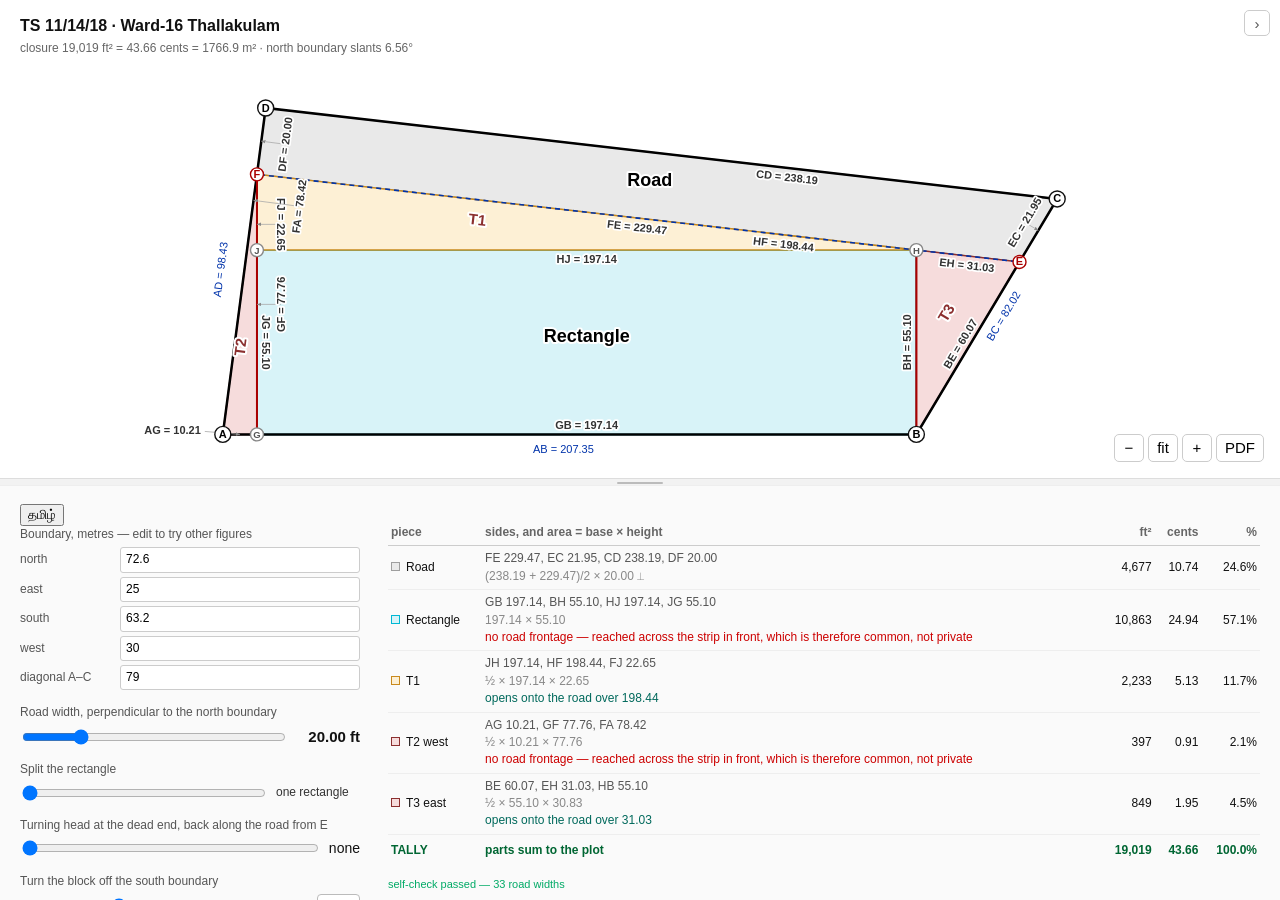
==== site/index.html @ 157c0205 "viewer: the 20 ft intercept was pinned to the squared construction The latent 20 ft edge crosses the" ====
<!doctype html>
<meta charset="utf-8">
<meta name="viewport" content="width=device-width, initial-scale=1"><title>TS 11/14/18 — massing</title>
<style>* { box-sizing: border-box; }
body { margin: 0; font: 14px/1.45 -apple-system, Helvetica, Arial, sans-serif;
       color: #111; background: #fff; display: flex; height: 100vh; }
#left { flex: 1 1 auto; display: flex; flex-direction: column; min-width: 0;
        position: relative; }
#right { flex: 0 0 380px; border-left: 1px solid #ddd; padding: 18px 20px;
         overflow: auto; background: #fafafa; }
header { padding: 14px 20px 6px; }
h1 { font-size: 16px; margin: 0; }
.meta { color: #666; font-size: 12px; margin-top: 3px; }
#plan { flex: 1 1 auto; width: 100%; min-height: 0; cursor: grab;
        touch-action: none; }
#plan.grabbing { cursor: grabbing; }

.piece { transition: fill-opacity .1s; }
.piece.hi { fill-opacity: .55; stroke-width: 3; }
text { font-family: -apple-system, Helvetica, Arial, sans-serif; text-anchor: middle; }
.badge { fill: #fff; stroke-width: 1.4; }
.b-corner { stroke: #111; } .b-node { stroke: #a00; } .b-inner { stroke: #888; }
.corner { font-size: 11px; font-weight: 700; }
.node { font-size: 11px; font-weight: 700; fill: #a00; }
.inner { font-size: 9.5px; font-weight: 600; fill: #555; }
.w20txt { font-size: 9.5px; font-weight: 700; fill: #0033aa; }
.lab { font-size: 18px; font-weight: 700;
       paint-order: stroke; stroke: #fff; stroke-width: 4px; stroke-linejoin: round; }
.lab.tagonly { font-size: 15px; fill: #8b2f2f; }
.sub { font-size: 12px; fill: #444;
       paint-order: stroke; stroke: #fff; stroke-width: 3px; stroke-linejoin: round; }

.side { font-size: 11px; fill: #333; font-weight: 600;
        paint-order: stroke; stroke: #fff; stroke-width: 3.5px;
        stroke-linejoin: round; }
.dim { font-size: 11px; fill: #0033aa;
       paint-order: stroke; stroke: #fff; stroke-width: 3px; stroke-linejoin: round; }
.hi.lab, .hi.sub { fill: #000; }

label { display: block; font-size: 12px; color: #555; margin: 14px 0 4px; }
input[type=range] { width: 100%; }
#roadv { font-weight: 700; font-size: 15px; color: #111; white-space: nowrap;
         min-width: 64px; text-align: right; }
.row { display: flex; align-items: center; gap: 8px; }

table { width: 100%; border-collapse: collapse; margin-top: 16px; font-size: 12px; }
th { text-align: left; color: #666; font-weight: 600; border-bottom: 1px solid #ccc;
     padding: 4px 3px; }
td { padding: 4px 3px; border-bottom: 1px solid #eee; }
td.n, th.n { text-align: right; font-variant-numeric: tabular-nums; }
.why { color: #555; }
.why i { color: #888; font-style: normal; }
tr.hi td { background: #eef9fc; }
tfoot td { border-top: 1px solid #999; border-bottom: none; font-weight: 700; padding-top: 7px; }
.ok { color: #0a6; } .bad { color: #c00; }
tfoot tr.ok td { color: #063; } tfoot tr.bad td { color: #c00; }
.sw { display: inline-block; width: 9px; height: 9px; margin-right: 6px;
      border: 1px solid; vertical-align: baseline; }
#check { font-size: 11px; margin-top: 14px; }
footer { font-size: 11px; color: #777; margin-top: 16px; border-top: 1px solid #ddd;
         padding-top: 10px; }

.grid { display: grid; grid-template-columns: 92px 1fr; gap: 4px 8px; align-items: center; }
.grid span { font-size: 12px; color: #555; }
.grid input { width: 100%; padding: 3px 5px; font: inherit; font-size: 12px;
              border: 1px solid #ccc; border-radius: 3px; }
#lotsv { font-size: 12px; color: #333; white-space: nowrap; min-width: 84px; }
#turnv { font-size: 12px; color: #333; white-space: nowrap; min-width: 84px;
         text-align: right; }
#bestturn { padding: 2px 9px; font: inherit; font-size: 12px; cursor: pointer;
            border: 1px solid #bbb; border-radius: 4px; background: #fff; }
#bestturn:hover { background: #eee; }
.note { font-size: 12px; line-height: 1.5; color: #444; background: #f6f6f2;
        border-left: 3px solid #c8b88a; padding: 7px 9px; margin: 14px 0 0; }

#explain { width: 100%; margin-top: 16px; padding: 7px; font: inherit; font-size: 13px;
           border: 1px solid #bbb; border-radius: 4px; background: #fff; cursor: pointer; }
#explain:hover { background: #f0f0f0; }
#stepper { display: none; margin-top: 10px; }
body.explaining #stepper { display: block; }
#stepper button { width: 30px; padding: 3px; font-size: 15px; cursor: pointer;
                  border: 1px solid #bbb; border-radius: 4px; background: #fff; }
#stepno { font-size: 12px; color: #666; white-space: nowrap; }
#sched h2 { font-size: 15px; margin: 18px 0 6px; }
#sched p { font-size: 13px; line-height: 1.5; color: #333; margin: 0 0 8px; }
.hilite { stroke: #d32f2f; stroke-width: 3; }
body.explaining .grid, body.explaining label[for=road], body.explaining label[for=lots],
body.explaining label[for=turn] { opacity: .45; }
/* four-sided lots fill the land whatever the turn, so the turn knob does nothing */
body.fanning label[for=turn], body.fanning label[for=turn] + .row { opacity: .4; }
body.fanning #turn, body.fanning #bestturn { pointer-events: none; }
/* equalising the buildable rectangle only means anything for four-sided lots */
.sub-opt { margin-left: 18px; opacity: .4; }
body.fanning .sub-opt { opacity: 1; }
body:not(.fanning) .sub-opt input { pointer-events: none; }
.bld { color: #7b1fa2; font-weight: 600; }
.bey { color: #616161; font-weight: 600; }
.ent { color: #00695c; }
/* the turning ray carried on to the north boundary, and the wedge past it */
.ray { stroke: #616161; stroke-width: 1.4; stroke-dasharray: 4 3; fill: none; }
.wedge { fill: none; stroke: #616161; stroke-width: 1.2; stroke-dasharray: 2 3; }
/* the panel sits under the drawing, its two halves side by side */
body { flex-direction: column; }
#left { flex: 1 1 auto; min-height: 0; }
#right { width: 100%; box-sizing: border-box; border-left: none;
         border-top: none; display: flex; flex-wrap: wrap;
         align-items: flex-start; gap: 0 28px; height: 46vh; flex: none; }
/* drag the seam to trade drawing height against panel height */
#grip { flex: none; height: 8px; cursor: row-resize; background: #f2f2f2;
        border-top: 1px solid #ddd; border-bottom: 1px solid #eee;
        touch-action: none; }
#grip::after { content: ""; display: block; width: 46px; height: 2px;
               margin: 3px auto; background: #bbb; border-radius: 2px; }
#grip:hover, #grip.drag { background: #e2e2e2; }
body.no-panel #grip { display: none; }
#ctrls { flex: 0 1 340px; min-width: 280px; }
#out { flex: 1 1 420px; min-width: 300px; }
#ctrls label:first-of-type { margin-top: 0; }
body.no-panel #right { display: none; }
.ent.bad { color: #c00; }
/* the rectangle a house can actually be set out on, inside its lot */
.build { fill: none; stroke: #7b1fa2; stroke-width: 1.4; stroke-dasharray: 6 4; }
body.explaining #check { display: none; }\n#lang { float: right; margin-top: -2px; padding: 2px 9px; font: inherit;
        font-size: 12px; border: 1px solid #bbb; border-radius: 4px;
        background: #fff; cursor: pointer; }
#lang:hover { background: #eee; }
.work { margin: 4px 0 10px; font-size: 12px; color: #444; }
.work b { display: block; margin-bottom: 4px; color: #666; font-weight: 600; }
.work ul { margin: 0; padding-left: 16px; }
.work li { font-family: ui-monospace, Menlo, monospace; font-size: 11px;
           line-height: 1.7; }
.arc { fill: none; stroke: #7b1fa2; stroke-width: 1.6; }
.angle { font-size: 11px; font-weight: 700; fill: #7b1fa2;
         paint-order: stroke; stroke: #fff; stroke-width: 3px; stroke-linejoin: round; }
.leader { stroke: #aaa; stroke-width: 0.8; fill: none; }
.leader.hi { stroke: #c62828; stroke-width: 1.6; }
/* a wide invisible line over each segment, so hovering the segment lights up
   its length wherever the label ended up */
.hit { stroke: transparent; stroke-width: 12; fill: none; }
.side.hi { fill: #c62828; }
.a-end { text-anchor: end; }
.a-start { text-anchor: start; }
.w20 { stroke: #0033aa; stroke-width: 1.6; stroke-dasharray: 5 4; fill: none; }
.b-w20 { stroke: #0033aa; }
.w20 + .w20 { }
#zoom { position: absolute; right: 16px; bottom: 16px; display: flex; gap: 4px; }
#zoom button { min-width: 30px; height: 28px; padding: 0 8px; font: inherit;
               font-size: 15px; border: 1px solid #ccc; border-radius: 5px;
               background: rgba(255,255,255,.92); cursor: pointer; }
#zoom button:hover { background: #eee; }

/* A rotated phone is about 740x400: stack the panel under the drawing and let
   the page scroll, rather than squeezing both into one row. */
@media (max-width: 900px) {
  body { flex-direction: column; height: auto; min-height: 100vh; }
  /* the drawing needs a real height, not a flex share: the fit is computed
     against the SVG's box, and a collapsed box draws off the bottom */
  #left { min-height: auto; }
  #plan { height: 62vh; min-height: 240px; flex: none; }
  #right { flex: 1 1 auto; width: 100%; border-left: none; height: auto;
           border-top: none; overflow: visible; }
  #grip { display: none; }
  #zoom { bottom: 10px; right: 10px; }
  #zoom button { min-width: 40px; height: 38px; font-size: 18px; }
  table { font-size: 11.5px; }
  .grid { grid-template-columns: 88px 1fr; }
}
@media (max-height: 520px) {
  header { padding: 8px 14px 2px; }
  h1 { font-size: 14px; }
  .meta { font-size: 11px; }
  #right { padding: 10px 14px; }
  label { margin: 8px 0 3px; }
}

#tip { position: fixed; z-index: 20; pointer-events: none; max-width: 260px;
       padding: 7px 10px; border-radius: 6px; background: rgba(20,22,24,.94);
       color: #fff; font-size: 12px; line-height: 1.45;
       box-shadow: 0 2px 10px rgba(0,0,0,.25); }
#tip b { display: block; font-size: 13px; }
#tip i { display: block; font-style: normal; color: #9fd7e4;
         font-family: ui-monospace, Menlo, monospace; font-size: 11px; margin: 2px 0 3px; }
#tip span { display: block; color: #d6d9dc; }

#panel { position: absolute; top: 10px; right: 10px; z-index: 15;
         width: 26px; height: 26px; padding: 0; font: inherit; font-size: 15px;
         line-height: 1; border: 1px solid #ccc; border-radius: 5px;
         background: rgba(255,255,255,.92); color: #555; cursor: pointer; }
#panel:hover { background: #eee; color: #111; }
body.no-panel #right { display: none; }
@media (max-width: 900px) {
  #panel { width: 34px; height: 34px; font-size: 17px; }
  body.no-panel #plan { height: 88vh; }
}


/* ---------------------------------------------------------------- printing */
/* Held while the page is being prepared for paper: the drawing takes the
   proportions of a landscape sheet so its viewBox is computed for that, not
   for whatever shape the window happens to be. */
body.printing #plan { flex: none; }
.sbar { stroke: #333; stroke-width: 1; }
/* text-anchor must be set here, not as an attribute: the `text` rule above
   sets middle and would win, hanging the caption off the left of the sheet */
.sbartxt { font-size: 11px; fill: #333; font-weight: 600; text-anchor: start; }
#legend { display: none; }
body.printing #legend { display: block; }
#legend h3 { font-size: 10px; margin: 8px 0 3px; color: #555; font-weight: 600; }
#legend ul { columns: 7; column-gap: 10px; margin: 0; padding: 0; list-style: none; }
#legend li { font-size: 8.5px; line-height: 1.55; break-inside: avoid;
             font-variant-numeric: tabular-nums; }
body.printing #grip, body.printing #zoom { visibility: hidden; }

@media print {
  @page { size: A4 landscape; margin: 8mm; }
  /* the schedule gets a sheet of its own, in two columns */
  #out { break-before: page; }
  #sched .two { display: flex; gap: 14px; align-items: flex-start; }
  #sched .two table { width: 50%; }
  #sched table.tally { margin-top: 6px; }
  .host-badge, [id*="netlify"], [class*="netlify"] { display: none !important; }
  body { display: block; height: auto; overflow: visible; }
  #grip, #zoom, #panel, #lang, #ctrls, #check, #stepper { display: none !important; }
  #left { height: auto; padding: 0; }
  /* the viewBox holds the aspect, so width alone is enough */
  /* the mm size set on the element is the whole point, so leave it alone */
  #plan { flex: none; }
  #right { height: auto !important; display: block; border: none; padding: 0;
           overflow: visible; }
  #out { width: 100%; }
  header h1 { font-size: 15px; }
  header .meta { font-size: 10px; }
  table { font-size: 9.5px; margin-top: 10px; }
  .note { font-size: 9.5px; padding: 5px 7px; margin-top: 8px; }
  tr, .note, footer { break-inside: avoid; }
  footer { font-size: 8.5px; }
}
</style>
<div id="left">
  <header>
    <h1>TS 11/14/18 · Ward-16 Thallakulam</h1>
    <div class="meta"><span id="l-closure"></span> <span id="area"></span> ·
      <span id="l-slant"></span> <span id="slant"></span>°</div>
  </header>
  <button id="panel" title="hide the panel"></button>
  <svg id="plan"></svg>
  <div id="legend"></div>
  <div id="tip" hidden></div>
  <div id="zoom"><button id="zout">−</button><button id="zfit"></button
    ><button id="zin">+</button><button id="pdf">PDF</button></div>
</div>
<div id="grip" title="drag to resize"></div>
<div id="right">
  <div id="ctrls">
  <button id="lang"></button>
  <label id="l-bnd"></label>
  <div class="grid">
    <span id="l-north"></span><input id="north" type="number" step="0.01">
    <span id="l-east"></span><input id="east" type="number" step="0.01">
    <span id="l-south"></span><input id="south" type="number" step="0.01">
    <span id="l-west"></span><input id="west" type="number" step="0.01">
    <span id="l-diagonal"></span><input id="diagonal" type="number" step="0.01">
  </div>
  <label for="road" id="l-road"></label>
  <div class="row"><input id="road" type="range" min="6" max="73.7"
      step="0.5" value="20"><span id="roadv"></span></div>
  <label for="lots" id="l-lots"></label>
  <div class="row"><input id="lots" type="range" min="1" max="8" step="1" value="1">
    <span id="lotsv"></span></div>
  <label for="head" id="l-head"></label>
  <div class="row"><input id="head" type="range" min="0" max="24.74"
      step="0.25" value="0"><span id="headv"></span></div>
  <label for="turn" id="l-turn"></label>
  <div class="row"><input id="turn" type="range" min="-45" max="45" step="0.05" value="0">
    <span id="turnv"></span><button id="bestturn"></button></div>
  <label class="row"><input id="fan" type="checkbox"> <span id="l-fan"></span></label>
  <label class="row sub-opt"><input id="eqbuild" type="checkbox">
    <span id="l-eqbuild"></span></label>
  <label class="row"><input id="metric" type="checkbox"> <span id="l-metric"></span></label>
  <button id="explain">Explain this construction</button>
  <div id="stepper">
    <div class="row"><button id="prev">‹</button>
      <input id="steps" type="range" min="0" max="8" step="1" value="0">
      <button id="next">›</button><span id="stepno"></span></div>
  </div>
  </div>
  <div id="out">
    <div id="sched"></div>
    <div id="check"></div>
    <footer id="l-foot" data-reg="1875"></footer>
  </div>
</div>
<script>// TS 11/14/18 massing viewer. Three parts, in dependency order:
//   Geom    the construction, pure functions, no DOM
//   Render  geometry -> SVG
//   UI      controls and wiring
// The plot corners and the test vectors are substituted in by tslr/html.py.

const SITE = {"sides": {"north": 72.6, "east": 25.0, "south": 63.2, "west": 30.0, "diagonal": 79.0}, "vectors": {"10.0": [2360.096, 12762.208, 2203.659, 504.548, 1188.068], "12.0": [2826.885, 12384.395, 2209.522, 481.979, 1115.797], "14.0": [3291.93, 12005.534, 2215.394, 459.927, 1045.794], "16.0": [3755.232, 11625.625, 2221.273, 438.391, 978.058], "18.0": [4216.791, 11244.667, 2227.16, 417.371, 912.59], "20.0": [4676.605, 10862.662, 2233.054, 396.868, 849.39], "22.0": [5134.677, 10479.607, 2238.957, 376.881, 788.457], "24.0": [5591.005, 10095.505, 2244.867, 357.41, 729.793], "26.0": [6045.589, 9710.354, 2250.785, 338.456, 673.395], "28.0": [6498.43, 9324.154, 2256.711, 320.018, 619.266], "30.0": [6949.527, 8936.907, 2262.644, 302.097, 567.404], "32.0": [7398.881, 8548.611, 2268.585, 284.692, 517.809], "34.0": [7846.492, 8159.267, 2274.535, 267.803, 470.483], "36.0": [8292.359, 7768.874, 2280.492, 251.431, 425.424], "38.0": [8736.482, 7377.433, 2286.456, 235.575, 382.632], "40.0": [9178.862, 6984.944, 2292.429, 220.235, 342.109], "42.0": [9619.499, 6591.406, 2298.409, 205.412, 303.852], "44.0": [10058.392, 6196.82, 2304.397, 191.105, 267.864], "46.0": [10495.542, 5801.186, 2310.393, 177.315, 234.143], "48.0": [10930.948, 5404.504, 2316.397, 164.04, 202.69], "50.0": [11364.61, 5006.773, 2322.408, 151.283, 173.505], "52.0": [11796.53, 4607.993, 2328.428, 139.041, 146.587], "54.0": [12226.705, 4208.166, 2334.455, 127.317, 121.937], "56.0": [12655.137, 3807.29, 2340.49, 116.108, 99.554], "58.0": [13081.826, 3405.366, 2346.532, 105.416, 79.439], "60.0": [13506.771, 3002.393, 2352.583, 95.24, 61.592], "62.0": [13929.973, 2598.372, 2358.641, 85.581, 46.012], "64.0": [14351.431, 2193.303, 2364.707, 76.437, 32.7], "66.0": [14771.146, 1787.185, 2370.781, 67.811, 21.656], "68.0": [15189.117, 1380.019, 2376.862, 59.7, 12.88], "70.0": [15605.345, 971.805, 2382.952, 52.107, 6.371], "72.0": [16019.829, 562.542, 2389.049, 45.029, 2.129], "74.0": [16432.57, 152.232, 2395.154, 38.468, 0.156]}, "diagTaped": false, "band": [77.8, 80.17], "range": [42.6, 88.2]};


// ---------------------------------------------------------------- I18N
// Every string the reader sees, in both languages. Tamil is the working
// language on site in Madurai; English is what the FMB extract is written in.
const I18N = {
  en: {
    lang: "தமிழ்", boundary: "Boundary, metres — edit to try other figures",
    north: "north", east: "east", south: "south", west: "west",
    diagonal: "diagonal A–C",
    roadLabel: "Road width, perpendicular to the north boundary",
    splitLabel: "Split the rectangle", oneRect: "one rectangle",
    lots: n => `${n} equal lots`, metres: "metres",
    turnLabel: "Turn the block off the south boundary",
    squareOn: "square to AB", bestBtn: "best",
    offcut: n => `Offcut ${n}`,
    turnNote: (a, d) => `Largest rectangle at ${a}° inside the land the road ` +
      `leaves. ${d}` ,
    turnGain: (g, c) => `${g > 0 ? "+" : ""}${g.toLocaleString()} ft² ` +
      `(${g > 0 ? "+" : ""}${c} cents) against squaring it to the south boundary.`,
    turnExplain: "Step-by-step covers the squared construction — set the turn " +
                 "back to 0° to walk through it.",
    fanLabel: "Four-sided lots — no waste at all",
    eqLabel: "Give every lot the same buildable rectangle",
    entrance: "opens onto the road over",
    beyondRay: "of which, past the ray, serving only the dead end:",
    headLabel: "Turning head at the dead end, back along the road from E",
    headOff: "none", TurningHead: "Turning head",
    headNote: (l, d, a, c) => `A car turning at the dead end needs ${l} ft back ` +
      `along the road from E, then ${d} ft square down to the east boundary. ` +
      `That right triangle is ${a} ft² (${c} cents) of common ground, taken ` +
      `off the last lot before the others are cut.`,
    wedgeNote: (yc, ly, a, c) => `Carried on across the road the same ray meets ` +
      `the north boundary at Y, so YC = ${yc} ft and LY = ${ly} ft. Everything ` +
      `east of the ray is the right triangle LYC: ${a} ft² (${c} cents), the ` +
      `dead end of the layout.`,
    noFront: "no road frontage — reached across the strip in front, which is " +
             "therefore common, not private",
    buildable: "buildable",
    eqNote: (a, c) => `Cuts set so the largest rectangle inside every lot is the ` +
      `same: ${a} ft² (${c} cents) each. The corner lot gets more land to make ` +
      `up for the wedge it cannot build on.`,
    fanNote: (a, c, w) => `Cut straight across the land the road leaves, square ` +
      `to the road. Nothing is left over. Each lot ${a} ft² (${c} cents), ` +
      `${w} ft² more per lot than rectangles squared to the south boundary.`,
    fanCorner: d => `The corner lot's sharpest angle is ${d}°.`,
    explainBtn: "Explain this construction", backBtn: "← back to the plan",
    closure: "closure", slants: "north boundary slants",
    footer: "Road runs the full north boundary D→C; its inner edge meets the west " +
            "boundary at F and the east at E. The rectangle stands square to the " +
            "south boundary and rises until it meets that edge.",
    registered: "Registered extent", cannot: "Cannot draw these figures",
    noRoom: "no room for that road",
    thPiece: "piece", thSides: "sides, and area = base × height",
    thCents: "cents", tally: "TALLY", partsSum: "parts sum to the plot",
    partsDont: "PARTS DO NOT SUM",
    Road: "Road", Rectangle: "Rectangle", lot: n => `Lot ${n}`,
    "T1 under the road": "T1", "T2 west corner": "T2 west",
    "T3 east corner": "T3 east",
    checkPass: n => `self-check passed — ${n} road widths`,
    checkFail: w => "self-check FAILED: " + w,
    checkEdited: "sides edited — self-check applies to the recorded plot only",
    working: "How each number is got, from the four recorded sides:",
    ofPlot: "of the plot",
    fit: "fit", pdfBtn: "PDF",
    scaleBar: (m2, s) => `100 mm on this sheet = ${m2} m on the ground  (1:${s})`,
    legendHead: s => `Measurements, feet — drawing at 1:${s}`,
    diagTaped: "Ours was taped on site.",
    diagGuessed: "Ours is <b>not yet taped</b> — it comes from four corners read " +
                 "off satellite imagery, good to about ±1.2 m, which is ±17 m² of " +
                 "area. A tape on AC would settle it.",
    noTriangle: (a, b, c) => `no triangle with sides ${a}, ${b}, ${c}`,
    badSide: (i, got, want) => `closure side ${i} came out ${got} m, not ${want}`,
    steps: [
      { t: v => "Close the boundary",
        b: v => `Four sides do not fix a quadrilateral — they hinge, and the FMB
          records only four. <b>AC is not derived from them: it is a fifth,
          independent measurement.</b> ${v.diagSrc} Given it, the plot is two
          triangles glued along AC, each solved from three known sides, and
          everything below is measured off the four corners that fall out.` },
      { t: v => "The north boundary is not parallel to the south",
        b: v => `DC runs <b>${v.slant}°</b> off AB. That single fact is why a
          rectangle cannot fill this plot, and it is where every offcut below
          comes from.` },
      { t: v => `Set the road back ${v.road}`,
        b: v => `Offset DC inward by ${v.road}, measured perpendicular. The offset
          line meets the west boundary at <b>F</b> and the east at <b>E</b>, giving
          <b>DF = ${v.df}</b> and <b>EC = ${v.ec}</b>. DF is close to the road width
          because the corner at D is ${v.dAngle}° — nearly square; EC is longer
          because C is sharp.` },
      { t: v => "Square the rectangle to the south boundary",
        b: v => `Drop a perpendicular from F to AB, meeting it at <b>G</b>, so
          <b>AG = ${v.ag}</b>. West of G the plot leans away and no rectangle can
          reach it. The rectangle runs <b>GB = ${v.gb}</b>.` },
      { t: v => "Raise it until it meets the road",
        b: v => `Square to the south boundary the plot is <b>${v.hE}</b> deep at B
          and <b>${v.hW}</b> at F, so the east end binds. The road takes
          <b>${v.drop}</b> of that, not ${v.road}: ${v.road} is measured square to
          DC, and DC is tilted ${v.slant}° to the line we are measuring down from,
          so ${v.road} ÷ cos ${v.slant}° = ${v.drop}. That leaves
          <b>${v.hE} − ${v.drop} = ${v.bh}</b> — the depth, all the way along.` },
      { t: v => "T1 — the price of the slant",
        b: v => `Base <b>JH = ${v.jh}</b>, the rectangle's flat top. The height
          <b>JF = ${v.jf}</b> is simply how far the road's underside falls across
          that width: it is ${v.jf} higher above the south boundary at the west end
          than at the east, which is what the ${v.slant}° tilt costs over ${v.jh}.
          JF is square to JH, so <b>½ × ${v.jh} × ${v.jf} = ${v.t1a} ft²</b>.` },
      { t: v => "T2 — the west corner",
        b: v => `Base <b>AG = ${v.ag}</b> — how far the west boundary leans in
          over F's height. Height <b>GF = ${v.gf}</b>, the perpendicular that put G
          there; G, J and F sit on one line, so it is just the rectangle plus T1:
          ${v.bh} + ${v.jf}. <b>½ × ${v.ag} × ${v.gf} = ${v.t2a} ft²</b>.` },
      { t: v => "T3 — the east corner",
        b: v => `Base <b>BH = ${v.bh}</b>, the rectangle's east edge. The height
          <b>${v.t3h}</b> is how far E lies east of that edge, measured square to
          it — the width the plot gains between B and the road, which no rectangle
          squared to the south can reach. <b>½ × ${v.bh} × ${v.t3h} =
          ${v.t3a} ft²</b>.` },
      { t: v => "Add it back up",
        b: v => `Every piece is a rectangle, a trapezoid or a triangle, so every
          area is one multiplication. They sum to <b>${v.total} ft²</b> — the whole
          plot. If they did not, one of the steps above would be wrong.` },
    ],
  },
  ta: {
    lang: "English", boundary: "எல்லை அளவுகள், மீட்டரில் — மாற்றி பார்க்கலாம்",
    north: "வடக்கு", east: "கிழக்கு", south: "தெற்கு", west: "மேற்கு",
    diagonal: "மூலைவிட்டம் A–C",
    roadLabel: "சாலை அகலம், வடக்கு எல்லைக்கு செங்குத்தாக",
    splitLabel: "செவ்வகத்தைப் பிரி", oneRect: "ஒரே செவ்வகம்",
    lots: n => `${n} சம மனைகள்`, metres: "மீட்டர்",
    turnLabel: "தெற்கு எல்லையிலிருந்து தொகுதியைத் திருப்பு",
    squareOn: "AB க்கு நேராக", bestBtn: "சிறந்தது",
    offcut: n => `மீதி ${n}`,
    turnNote: (a, d) => `சாலை விட்டுச் செல்லும் நிலத்தில் ${a}° கோணத்தில் ` +
      `பொருந்தும் மிகப்பெரிய செவ்வகம். ${d}`,
    turnGain: (g, c) => `தெற்கு எல்லைக்கு நேராக வைப்பதை விட ` +
      `${g > 0 ? "+" : ""}${g.toLocaleString()} ச.அடி (${g > 0 ? "+" : ""}${c} சென்ட்).`,
    turnExplain: "படிப்படியான விளக்கம் நேரான அமைப்புக்கு மட்டுமே — திருப்பத்தை " +
                 "0° ஆக்கினால் அதைப் பார்க்கலாம்.",
    fanLabel: "நான்கு பக்க மனைகள் — வீணாவது எதுவும் இல்லை",
    eqLabel: "எல்லா மனைகளுக்கும் ஒரே கட்டிட செவ்வகம்",
    entrance: "சாலைக்கான நுழைவு அகலம்",
    beyondRay: "இதில், கதிருக்கு அப்பால், முட்டுச்சந்துக்கு மட்டும்:",
    headLabel: "முட்டுச்சந்தில் வாகனம் திரும்பும் இடம், E இலிருந்து சாலை வழியே",
    headOff: "இல்லை", TurningHead: "திரும்பும் இடம்",
    headNote: (l, d, a, c) => `முட்டுச்சந்தில் வாகனம் திரும்ப E இலிருந்து ${l} அடி ` +
      `சாலை வழியே, பின் ${d} அடி செங்குத்தாக கிழக்கு எல்லை வரை தேவை. அந்த ` +
      `செங்கோண முக்கோணம் ${a} ச.அடி (${c} சென்ட்) பொது இடம்.`,
    wedgeNote: (yc, ly, a, c) => `அதே கதிர் சாலையைக் கடந்து வடக்கு எல்லையை Y இல் ` +
      `சந்திக்கிறது: YC = ${yc} அடி, LY = ${ly} அடி. கதிருக்குக் கிழக்கே உள்ள ` +
      `அனைத்தும் LYC செங்கோண முக்கோணம்: ${a} ச.அடி (${c} சென்ட்).`,
    noFront: "சாலை முகப்பு இல்லை — முன்பகுதி வழியாகச் செல்ல வேண்டும், " +
             "எனவே அது பொது இடம்",
    buildable: "கட்டிடத்திற்கு",
    eqNote: (a, c) => `ஒவ்வொரு மனையிலும் பொருந்தும் மிகப்பெரிய செவ்வகம் ஒரே ` +
      `அளவாக இருக்கும்படி வெட்டப்பட்டது: தலா ${a} ச.அடி (${c} சென்ட்). மூலை மனைக்கு ` +
      `கட்ட முடியாத பகுதிக்கு ஈடாக அதிக நிலம் கிடைக்கிறது.`,
    fanNote: (a, c, w) => `சாலை விட்டுச் செல்லும் நிலத்தை சாலைக்கு நேராக ` +
      `நேர்க்கோட்டில் வெட்டியது. மீதம் எதுவும் இல்லை. ஒவ்வொரு மனையும் ${a} ச.அடி ` +
      `(${c} சென்ட்), தெற்கு எல்லைக்கு நேரான செவ்வகங்களை விட ${w} ச.அடி அதிகம்.`,
    fanCorner: d => `மூலை மனையின் கூர்மையான கோணம் ${d}°.`,
    explainBtn: "இந்த அமைப்பை விளக்கு", backBtn: "← வரைபடத்திற்குத் திரும்பு",
    closure: "மொத்த அளவு", slants: "வடக்கு எல்லையின் சாய்வு",
    footer: "சாலை வடக்கு எல்லை முழுவதும் D→C செல்கிறது; அதன் உட்புற விளிம்பு மேற்கு " +
            "எல்லையை F இலும் கிழக்கை E இலும் சந்திக்கிறது. செவ்வகம் தெற்கு எல்லைக்கு " +
            "செங்குத்தாக நின்று அந்த விளிம்பைத் தொடும் வரை உயர்கிறது.",
    registered: "பதிவு செய்யப்பட்ட பரப்பளவு", cannot: "இந்த அளவுகளை வரைய முடியாது",
    noRoom: "அந்த அகலமான சாலைக்கு இடம் இல்லை",
    thPiece: "பகுதி", thSides: "பக்கங்கள், பரப்பு = அடிப்படை × உயரம்",
    thCents: "சென்ட்", tally: "மொத்தம்", partsSum: "பகுதிகளின் கூட்டுத்தொகை சரி",
    partsDont: "பகுதிகள் கூடவில்லை",
    Road: "சாலை", Rectangle: "செவ்வகம்", lot: n => `மனை ${n}`,
    "T1 under the road": "T1", "T2 west corner": "T2 மேற்கு",
    "T3 east corner": "T3 கிழக்கு",
    checkPass: n => `சுய சரிபார்ப்பு சரி — ${n} சாலை அகலங்கள்`,
    checkFail: w => "சுய சரிபார்ப்பு தவறு: " + w,
    checkEdited: "பக்க அளவுகள் மாற்றப்பட்டன — சுய சரிபார்ப்பு பதிவு அளவுகளுக்கு மட்டுமே",
    working: "பதிவான நான்கு பக்க அளவுகளிலிருந்து ஒவ்வொரு எண்ணும் எப்படி வருகிறது:",
    ofPlot: "நிலத்தில்",
    lots: n => `${n} சம மனைகள்`, metres: "மீட்டர்",
    scaleBar: (m2, s) => `இத்தாளில் 100 மி.மீ = தரையில் ${m2} மீ  (1:${s})`,
    legendHead: s => `அளவுகள், அடியில் — வரைபடம் 1:${s}`,
    diagTaped: "நமது அளவு தரையில் நாடாவால் அளக்கப்பட்டது.",
    diagGuessed: "நமது அளவு <b>இன்னும் நாடாவால் அளக்கப்படவில்லை</b> — செயற்கைக்கோள் " +
                 "படத்திலிருந்து படித்த நான்கு மூலைகளிலிருந்து வந்தது, சுமார் ±1.2 மீ " +
                 "துல்லியம், அதாவது ±17 ச.மீ பரப்பு. AC ஐ நாடாவால் அளந்தால் இது தீரும்.",
    noTriangle: (a, b, c) => `${a}, ${b}, ${c} பக்கங்களுடன் முக்கோணம் அமையாது`,
    badSide: (i, got, want) => `எல்லை ${i} ${got} மீ ஆக வந்தது, ${want} அல்ல`,
    steps: [
      { t: v => "எல்லையை மூடுதல்",
        b: v => `நான்கு பக்க அளவுகள் மட்டும் ஒரு நாற்கரத்தை நிர்ணயிக்காது — அது
          மடங்கும்; FMB இல் நான்கு பக்கங்கள் மட்டுமே பதிவாகியுள்ளன. <b>AC அவற்றிலிருந்து
          கணக்கிடப்படவில்லை: அது ஐந்தாவது, தனி அளவீடு.</b> ${v.diagSrc} அது கிடைத்தால்,
          நிலம் AC ஐ ஒட்டிய இரு முக்கோணங்கள் ஆகும்; ஒவ்வொன்றும் மூன்று தெரிந்த
          பக்கங்களால் தீர்க்கப்படுகிறது, கீழே உள்ள அனைத்தும் அதிலிருந்து வரும் நான்கு
          மூலைகளிலிருந்து அளக்கப்படுகிறது.` },
      { t: v => "வடக்கு எல்லை தெற்குக்கு இணையாக இல்லை",
        b: v => `DC ஆனது AB இலிருந்து <b>${v.slant}°</b> சாய்கிறது. இந்த ஒரு
          காரணத்தால்தான் ஒரு செவ்வகம் இந்த நிலத்தை முழுமையாக நிரப்ப முடியாது; கீழே
          வரும் ஒவ்வொரு மீதிப் பகுதியும் இதிலிருந்தே வருகிறது.` },
      { t: v => `சாலைக்கு ${v.road} விடுதல்`,
        b: v => `DC இலிருந்து செங்குத்தாக ${v.road} உள்நோக்கி நகர்த்துக. அந்தக் கோடு
          மேற்கு எல்லையை <b>F</b> இலும் கிழக்கை <b>E</b> இலும் சந்திக்கிறது; இதனால்
          <b>DF = ${v.df}</b>, <b>EC = ${v.ec}</b>. D மூலை ${v.dAngle}° — கிட்டத்தட்ட
          செங்கோணம், எனவே DF சாலை அகலத்திற்கு நெருக்கமாக உள்ளது; C கூர்மையானது என்பதால்
          EC நீளமாக உள்ளது.` },
      { t: v => "தெற்கு எல்லைக்கு செங்குத்தாக செவ்வகம்",
        b: v => `F இலிருந்து AB க்கு செங்குத்துக் கோடு இறக்கினால் அது <b>G</b> இல்
          சந்திக்கிறது; எனவே <b>AG = ${v.ag}</b>. G க்கு மேற்கே நிலம் விலகிச் செல்வதால்
          எந்தச் செவ்வகமும் அங்கு எட்டாது. செவ்வகத்தின் அடிப்படை <b>GB = ${v.gb}</b>.` },
      { t: v => "சாலையைத் தொடும் வரை உயர்த்துதல்",
        b: v => `தெற்கு எல்லைக்கு செங்குத்தாக அளந்தால் B இல் நிலத்தின் ஆழம்
          <b>${v.hE}</b>, F இல் <b>${v.hW}</b> — எனவே கிழக்கு முனையே கட்டுப்படுத்துகிறது.
          சாலை அதில் <b>${v.drop}</b> எடுக்கிறது, ${v.road} அல்ல: ${v.road} என்பது DC க்கு
          செங்குத்தாக அளக்கப்படுகிறது, DC ஆனது நாம் அளக்கும் கோட்டிற்கு ${v.slant}°
          சாய்ந்துள்ளது, எனவே ${v.road} ÷ cos ${v.slant}° = ${v.drop}. மீதம்
          <b>${v.hE} − ${v.drop} = ${v.bh}</b> — இதுவே ஆழம், முழு நீளத்திற்கும்.` },
      { t: v => "T1 — சாய்வுக்கான விலை",
        b: v => `அடிப்படை <b>JH = ${v.jh}</b>, செவ்வகத்தின் தட்டையான மேற்பகுதி. உயரம்
          <b>JF = ${v.jf}</b> என்பது அந்த அகலத்தில் சாலையின் அடிப்பகுதி எவ்வளவு
          இறங்குகிறது என்பதே: மேற்கு முனையில் தெற்கு எல்லையிலிருந்து ${v.jf} அதிக
          உயரம் — ${v.jh} நீளத்தில் ${v.slant}° சாய்வின் விலை. JF ஆனது JH க்கு
          செங்குத்து, எனவே <b>½ × ${v.jh} × ${v.jf} = ${v.t1a} ச.அடி</b>.` },
      { t: v => "T2 — மேற்கு மூலை",
        b: v => `அடிப்படை <b>AG = ${v.ag}</b> — F இன் உயரத்திற்குள் மேற்கு எல்லை
          எவ்வளவு உள்நோக்கி சாய்கிறது என்பது. உயரம் <b>GF = ${v.gf}</b>, G ஐ
          உருவாக்கிய அதே செங்குத்துக் கோடு; G, J, F ஒரே கோட்டில் இருப்பதால் இது
          செவ்வகம் மற்றும் T1 இன் கூட்டுத்தொகையே: ${v.bh} + ${v.jf}.
          <b>½ × ${v.ag} × ${v.gf} = ${v.t2a} ச.அடி</b>.` },
      { t: v => "T3 — கிழக்கு மூலை",
        b: v => `அடிப்படை <b>BH = ${v.bh}</b>, செவ்வகத்தின் கிழக்கு விளிம்பு. உயரம்
          <b>${v.t3h}</b> என்பது அந்த விளிம்பிற்கு கிழக்கே E எவ்வளவு தொலைவில் உள்ளது
          என்பது, செங்குத்தாக அளந்தால் — B க்கும் சாலைக்கும் இடையே நிலம் பெறும் அகலம்,
          தெற்குக்கு செங்குத்தான எந்தச் செவ்வகமும் அதை எட்டாது.
          <b>½ × ${v.bh} × ${v.t3h} = ${v.t3a} ச.அடி</b>.` },
      { t: v => "மொத்தத்தைச் சரிபார்த்தல்",
        b: v => `ஒவ்வொரு பகுதியும் செவ்வகம், சரிவகம் அல்லது முக்கோணம் — எனவே ஒவ்வொரு
          பரப்பளவும் ஒரே பெருக்கல். அவை கூடி <b>${v.total} ச.அடி</b> — முழு நிலமும்
          அவ்வளவே. கூடவில்லை என்றால் மேலே ஒரு படி தவறாகும்.` },
    ],
  },
};
let LANG = "en";
const T = (k, ...a) => {
  const v = (I18N[LANG] || I18N.en)[k] ?? I18N.en[k] ?? k;
  return typeof v === "function" ? v(...a) : v;
};

// ---------------------------------------------------------------- Geom
const Geom = {
  sub: (a, b) => [a[0] - b[0], a[1] - b[1]],
  add: (a, b) => [a[0] + b[0], a[1] + b[1]],
  mul: (a, k) => [a[0] * k, a[1] * k],
  dot: (a, b) => a[0] * b[0] + a[1] * b[1],
  dist: (a, b) => Math.hypot(b[0] - a[0], b[1] - a[1]),

  unit(a, b) {
    const d = Geom.sub(b, a), L = Math.hypot(d[0], d[1]);
    return [[d[0] / L, d[1] / L], L];
  },

  // perpendicular foot of p on the line a-b
  foot(p, a, b) {
    const [u] = Geom.unit(a, b), t = Geom.dot(Geom.sub(p, a), u);
    return Geom.add(a, Geom.mul(u, t));
  },

  // from p, perpendicular to a-b, out to the line c-d
  crossTo(p, a, b, c, d) {
    const [u] = Geom.unit(a, b), n = [-u[1], u[0]], [v] = Geom.unit(c, d);
    const t = ((c[0] - p[0]) * v[1] - (c[1] - p[1]) * v[0]) / (n[0] * v[1] - n[1] * v[0]);
    return Geom.add(p, Geom.mul(n, t));
  },

  // intersection of the infinite lines p1-p2 and p3-p4
  meet(p1, p2, p3, p4) {
    const d1 = Geom.sub(p2, p1), d2 = Geom.sub(p4, p3);
    const den = d1[0] * d2[1] - d1[1] * d2[0];
    const t = ((p3[0] - p1[0]) * d2[1] - (p3[1] - p1[1]) * d2[0]) / den;
    return Geom.add(p1, Geom.mul(d1, t));
  },

  // distance from p to the segment a-b
  ptSeg(p, a, b) {
    const d = Geom.sub(b, a), L2 = d[0] * d[0] + d[1] * d[1];
    if (L2 < 1e-12) return Geom.dist(p, a);
    const t = Math.max(0, Math.min(1, Geom.dot(Geom.sub(p, a), d) / L2));
    return Geom.dist(p, [a[0] + d[0] * t, a[1] + d[1] * t]);
  },

  // distance between two segments, 0 if they cross
  segDist([a, b], [c, d]) {
    const cross = (p, q, r) => (q[0] - p[0]) * (r[1] - p[1]) - (q[1] - p[1]) * (r[0] - p[0]);
    const d1 = cross(a, b, c), d2 = cross(a, b, d);
    const d3 = cross(c, d, a), d4 = cross(c, d, b);
    if (d1 * d2 < 0 && d3 * d4 < 0) return 0;
    return Math.min(Geom.ptSeg(c, a, b), Geom.ptSeg(d, a, b),
                    Geom.ptSeg(a, c, d), Geom.ptSeg(b, c, d));
  },

  shoelace(pts) {
    let s = 0;
    for (let i = 0; i < pts.length; i++) {
      const j = (i + 1) % pts.length;
      s += pts[i][0] * pts[j][1] - pts[j][0] * pts[i][1];
    }
    return Math.abs(s) / 2;
  },

  M2FT: 1 / 0.3048,

  // circle-circle intersection; `left` picks the side of p->q to land on.
  // Circles that cannot meet are refused: clamping would return a point that
  // looks fine and silently gives the wrong quadrilateral.
  meetR(p, r1, q, r2, left) {
    const [u, d] = Geom.unit(p, q);
    if (d > r1 + r2 + 1e-9 || d < Math.abs(r1 - r2) - 1e-9)
      throw new Error(T("noTriangle", d.toFixed(2), r1.toFixed(2), r2.toFixed(2)));
    const a = (r1 * r1 - r2 * r2 + d * d) / (2 * d);
    const h = Math.sqrt(Math.max(0, r1 * r1 - a * a));
    const s = left ? 1 : -1;
    return [p[0] + u[0] * a - s * u[1] * h, p[1] + u[1] * a + s * u[0] * h];
  },

  // Four sides do not fix a quadrilateral; four sides and a diagonal do. Two
  // triangles glued along the diagonal, each solved by circle intersection.
  // Sides in metres, corners out in feet.
  // The range a diagonal must fall in for both triangles to close.
  diagonalRange({ north, east, south, west }) {
    return [Math.max(Math.abs(south - east), Math.abs(north - west)),
            Math.min(south + east, north + west)];
  },

  closure({ north, east, south, west, diagonal, ends = "AC" }) {
    const A = [0, 0], B = [south, 0];
    let C, D;
    if (ends === "AC") {
      C = Geom.meetR(A, diagonal, B, east, true);
      D = Geom.meetR(A, west, C, north, true);
    } else {
      D = Geom.meetR(B, diagonal, A, west, false);
      C = Geom.meetR(B, east, D, north, false);
    }
    const out = [A, B, C, D].map(p => [p[0] * Geom.M2FT, p[1] * Geom.M2FT]);
    // The closure must carry the lengths it was given -- everything downstream
    // is measured off these corners.
    const want = [south, east, north, west];
    for (let i = 0; i < 4; i++) {
      const got = Geom.dist(out[i], out[(i + 1) % 4]) / Geom.M2FT;
      if (Math.abs(got - want[i]) > 0.01)
        throw new Error(T("badSide", i + 1, got.toFixed(2), want[i].toFixed(2)));
    }
    return out;
  },

  // The whole construction. corners = [A, B, C, D] in feet.
  // Keep the part of a convex polygon on one side of the line a->b: `want` is
  // +1 for the side `ref` lies on, -1 for the other. Sutherland-Hodgman.
  clipHalf(poly, a, b, ref, want) {
    const side = q => (b[0] - a[0]) * (q[1] - a[1]) - (b[1] - a[1]) * (q[0] - a[0]);
    const s0 = (Math.sign(side(ref)) || 1) * want;
    const inside = q => side(q) * s0 >= -1e-9;
    const out = [];
    for (let i = 0; i < poly.length; i++) {
      const p = poly[i], q = poly[(i + 1) % poly.length];
      if (inside(p)) out.push(p);
      if (inside(p) !== inside(q)) {
        const t = side(p) / (side(p) - side(q));
        out.push([p[0] + (q[0] - p[0]) * t, p[1] + (q[1] - p[1]) * t]);
      }
    }
    return out.filter((q, i) => Geom.dist(q, out[(i + 1) % out.length]) > 1e-6);
  },

  // Largest rectangle with edges at `deg` inside a convex region. The lower
  // boundary of a convex region is convex and the upper is concave, so a
  // rectangle spanning [xa, xb] is as tall as the tighter of its two ends
  // allows. That leaves a 2-D search over the two ends: coarse, then refined.
  inscribe(region, deg, m = 110, rounds = 4) {
    const t = deg * Math.PI / 180;
    const rot = (pts, ang) => pts.map(([x, y]) =>
      [x * Math.cos(ang) - y * Math.sin(ang), x * Math.sin(ang) + y * Math.cos(ang)]);
    const xy = rot(region, -t);
    const lo = Math.min(...xy.map(q => q[0])), hi = Math.max(...xy.map(q => q[0]));
    const prof = x => {
      let a = Infinity, b = -Infinity;
      for (let i = 0; i < xy.length; i++) {
        const p = xy[i], q = xy[(i + 1) % xy.length];
        if (x < Math.min(p[0], q[0]) - 1e-9 || x > Math.max(p[0], q[0]) + 1e-9) continue;
        if (Math.abs(q[0] - p[0]) < 1e-12) {
          a = Math.min(a, p[1], q[1]); b = Math.max(b, p[1], q[1]);
        } else {
          const y = p[1] + (q[1] - p[1]) * (x - p[0]) / (q[0] - p[0]);
          a = Math.min(a, y); b = Math.max(b, y);
        }
      }
      return [a, b];
    };
    const lin = (x0, x1, k) => Array.from({ length: k }, (_, i) => x0 + (x1 - x0) * i / (k - 1));
    const bestOn = xs => {
      const pr = xs.map(prof);
      let best = [0, xs[0], xs[0], 0, 0];
      for (let i = 0; i < xs.length; i++)
        for (let j = i + 1; j < xs.length; j++) {
          const bot = Math.max(pr[i][0], pr[j][0]), top = Math.min(pr[i][1], pr[j][1]);
          const ar = (xs[j] - xs[i]) * Math.max(0, top - bot);
          if (ar > best[0]) best = [ar, xs[i], xs[j], bot, top];
        }
      return best;
    };
    let [area, xa, xb, y0, y1] = bestOn(lin(lo, hi, m));
    let span = (hi - lo) / m;
    for (let r = 0; r < rounds; r++) {
      const xs = [...lin(Math.max(lo, xa - span), Math.min(hi, xa + span), m / 2),
                  ...lin(Math.max(lo, xb - span), Math.min(hi, xb + span), m / 2)]
                 .sort((c, d) => c - d);
      [area, xa, xb, y0, y1] = bestOn(xs);
      span /= 6;
    }
    return { area, box: rot([[xa, y0], [xb, y0], [xb, y1], [xa, y1]], t) };
  },

  bestTurn(region) {
    let best = [-1, 0];
    for (let d = -90; d < 90; d += 1) best = Geom.max2(best, [Geom.inscribe(region, d).area, d]);
    for (const step of [0.25, 0.05, 0.01])
      for (const k of [-2, -1, 1, 2])
        best = Geom.max2(best, [Geom.inscribe(region, best[1] + k * step).area, best[1] + k * step]);
    // A rectangle turned by d and by d+90 is the same rectangle, so report the
    // representative near square rather than the quarter-turned twin.
    const d = ((best[1] + 45) % 90 + 90) % 90 - 45;
    return Math.round(d * 100) / 100;
  },

  max2: (a, b) => (b[0] > a[0] ? b : a),

  // What a convex region has outside a rectangle inside it: peel one of the
  // rectangle's four half-planes at a time, so the parts are disjoint and add
  // back to the region exactly.
  offcuts(region, box) {
    const c = box.reduce((a, q) => [a[0] + q[0] / 4, a[1] + q[1] / 4], [0, 0]);
    let rest = region;
    const out = [];
    for (let i = 0; i < 4; i++) {
      const a = box[i], b = box[(i + 1) % 4];
      const cut = Geom.clipHalf(rest, a, b, c, -1);
      if (Math.abs(Geom.shoelace(cut)) > 0.5) out.push(cut);
      rest = Geom.clipHalf(rest, a, b, c, 1);
    }
    return out.sort((p, q) => Math.abs(Geom.shoelace(q)) - Math.abs(Geom.shoelace(p)))
      .map((poly, i) => ({ key: `off${i + 1}`, nk: "offcut", ni: i + 1, poly,
                           why: Geom.fanWhy(poly), area: Math.abs(Geom.shoelace(poly)) }));
  },

  // n equal-area slices of a convex region, cut by straight lines square to the
  // direction a->b. Nothing is left over, so every square foot is in a lot.
  bands(region, a, b, n, equalise = "land") {
    const [u] = Geom.unit(a, b);
    const proj = q => (q[0] - a[0]) * u[0] + (q[1] - a[1]) * u[1];
    const ts = region.map(proj), lo = Math.min(...ts), hi = Math.max(...ts);
    const on = t => [a[0] + u[0] * t, a[1] + u[1] * t];
    const band = (t0, t1) => {
      const [p0, p1] = [on(t0), on(t1)];
      const perp = q => [q[0] - u[1], q[1] + u[0]];
      const g = Geom.clipHalf(region, p0, perp(p0), on(t0 + 10), 1);
      return Geom.clipHalf(g, p1, perp(p1), on(t1 - 10), 1);
    };
    const ang = Math.atan2(b[1] - a[1], b[0] - a[0]) * 180 / Math.PI;
    const whole = Math.abs(Geom.shoelace(region));
    // How much of a lot an architect can actually build on: the largest
    // rectangle inside it, set out square to the road the house will face.
    const buildable = g => g.length < 3 || Math.abs(Geom.shoelace(g)) < 1 ? 0
                         : Geom.inscribe(g, ang, 34, 3).area;
    let cuts;
    if (equalise === "buildable") {
      // Take each lot no wider than it needs to be. If that walk runs out of
      // land, no other set of cuts reaches this target either.
      const reach = want => {
        let prev = lo; const out = [];
        for (let i = 0; i < n - 1; i++) {
          if (buildable(band(prev, hi)) < want) return null;
          let c = prev, e = hi;
          for (let k = 0; k < 34; k++) {
            const mid = (c + e) / 2;
            if (buildable(band(prev, mid)) < want) c = mid; else e = mid;
          }
          out.push((c + e) / 2); prev = out[out.length - 1];
        }
        return buildable(band(prev, hi)) >= want ? out : null;
      };
      let c = 0, e = whole / n;
      for (let k = 0; k < 26; k++) {
        const mid = (c + e) / 2;
        if (reach(mid)) c = mid; else e = mid;
      }
      cuts = reach(c) || [];
    } else {
      cuts = [];
      for (let i = 1; i < n; i++) {
        let c = cuts.length ? cuts[cuts.length - 1] : lo, e = hi;
        for (let k = 0; k < 60; k++) {
          const mid = (c + e) / 2;
          if (Math.abs(Geom.shoelace(band(lo, mid))) < whole * i / n) c = mid; else e = mid;
        }
        cuts.push((c + e) / 2);
      }
    }
    const edge = [lo, ...cuts, hi];
    return edge.slice(0, -1).map((t, i) => {
      const poly = band(t, edge[i + 1]);
      return { poly, build: Geom.inscribe(poly, ang).box };
    });
  },

  // How wide a piece's opening onto the road is: the length of its boundary
  // lying on the road's inner edge. A piece with none is reached only by
  // crossing something else, so that something else cannot be private land.
  entrance(poly, F, E) {
    const [u, d] = Geom.unit(F, E);
    let tot = 0;
    for (let i = 0; i < poly.length; i++) {
      const [a, b] = [poly[i], poly[(i + 1) % poly.length]];
      const off = q => Math.abs(-u[1] * (q[0] - F[0]) + u[0] * (q[1] - F[1]));
      if (Math.max(off(a), off(b)) > 0.02) continue;
      const t = [a, b].map(q => (q[0] - F[0]) * u[0] + (q[1] - F[1]) * u[1]).sort((x, y) => x - y);
      tot += Math.max(0, Math.min(t[1], d) - Math.max(t[0], 0));
    }
    return tot;
  },

  // Where two segments cross, or null if they only would if extended.
  segMeet(a, b, c, d) {
    const r = Geom.sub(b, a), sv = Geom.sub(d, c);
    const den = r[0] * sv[1] - r[1] * sv[0];
    if (Math.abs(den) < 1e-12) return null;
    const q = Geom.sub(c, a);
    const t = (q[0] * sv[1] - q[1] * sv[0]) / den;
    const u = (q[0] * r[1] - q[1] * r[0]) / den;
    return t < 0 || t > 1 || u < 0 || u > 1 ? null
         : [a[0] + r[0] * t, a[1] + r[1] * t];
  },

  // the point `d` along p->q from p
  along(p, q, d) {
    const [u] = Geom.unit(p, q);
    return [p[0] + u[0] * d, p[1] + u[1] * d];
  },

  perp(p, q) {
    const [u] = Geom.unit(p, q);
    return [-u[1], u[0]];
  },

  corners(poly) {
    return poly.map((q, i) => {
      const p = poly[(i - 1 + poly.length) % poly.length], r = poly[(i + 1) % poly.length];
      const [v1] = Geom.unit(q, p), [v2] = Geom.unit(q, r);
      return Math.acos(Math.max(-1, Math.min(1, Geom.dot(v1, v2)))) * 180 / Math.PI;
    });
  },

  // Arithmetic anyone can re-add: split the shape into triangles from its first
  // corner and give each one its own base and height.
  fanWhy(poly) {
    const parts = [];
    for (let i = 1; i < poly.length - 1; i++) {
      const b = Geom.dist(poly[0], poly[i]);
      const h = 2 * Math.abs(Geom.shoelace([poly[0], poly[i], poly[i + 1]])) / b;
      parts.push(`½ × ${b.toFixed(2)} × ${h.toFixed(2)}`);
    }
    return parts.join(" + ");
  },

  construct(corners, roadW, lots = 1, turn = 0, fan = false, equalise = "land", head = 0) {
    const [A, B, C, D] = corners;
    const P = Geom.foot(D, A, B);
    const Q = Geom.crossTo(B, A, B, D, C);
    const hW = Geom.dist(P, D), hE = Geom.dist(B, Q);
    const [u, base] = Geom.unit(P, B);
    let n = [-u[1], u[0]];
    if (Geom.dot(n, Geom.sub(D, P)) < 0) n = [-n[0], -n[1]];
    const slant = Math.atan2(hW - hE, base);
    const at = (t, h) => Geom.add(P, Geom.add(Geom.mul(u, t), Geom.mul(n, h)));
    const height = x => hW - (hW - hE) * x / base;
    const drop = roadW / Math.cos(slant);
    const inner = x => height(x) - drop;

    // where the road's inner edge cuts the two side boundaries
    const i0 = at(-400, inner(-400)), i1 = at(400, inner(400));
    const F = Geom.meet(i0, i1, A, D), E = Geom.meet(i0, i1, B, C);
    const xW = Geom.dot(Geom.sub(F, P), u);
    const depth = inner(base), width = base - xW;
    const t1h = inner(xW) - depth;
    const footW = Geom.dist(A, at(xW, 0));

    const rect = [at(xW, 0), at(base, 0), at(base, depth), at(xW, depth)];
    // A 20 ft road is the width worth having; show where its inner edge would
    // run whatever the current road is, and where it would cross the rectangle's
    // top edge -- east of that crossing a 20 ft road would not fit.
    const drop20 = 20 / Math.cos(slant);
    const inner20 = x => height(x) - drop20;
    const t3foot = Geom.foot(E, B, at(base, depth));   // E onto the rectangle's east edge
    const t3h = Geom.dist(E, t3foot);
    // The land the road leaves is the convex quad A-B-E-F. Squared to the south
    // boundary the block is the rectangle above; turned, it is the largest
    // rectangle at that angle inside the same quad, and the leftovers are what
    // the quad has outside it.
    // A dead-end road needs somewhere to turn a car round. The head is a right
    // triangle at E: one leg back along the road, then square down to the east
    // boundary. It is common ground, so it comes out before any lot is cut.
    const headW = head > 0 ? Geom.along(E, F, head) : null;
    const headV = headW ? Geom.meet(headW, Geom.add(headW, Geom.perp(E, F)), B, E) : null;
    const headPoly = headW ? [headW, E, headV] : null;
    // the same 90 deg ray carried the other way, across the road to the north
    // boundary. DC runs parallel to the road's inner edge, so MY is the road
    // width and the wedge beyond the ray, L-Y-C, is a right triangle at Y.
    const headY = headW ? Geom.meet(headW, Geom.add(headW, Geom.perp(E, F)), D, C) : null;
    const region = headW ? [A, B, headV, headW, F] : [A, B, E, F];
    // reserving the head changes what rectangle fits, so re-inscribe it
    const block = turn || headW ? Geom.inscribe(region, turn).box : rect;
    const [b0, b1, b2, b3] = block;
    const lotW = Geom.dist(b0, b1) / lots, blockD = Geom.dist(b1, b2);
    const cut = (p, q, f) => [p[0] + (q[0] - p[0]) * f, p[1] + (q[1] - p[1]) * f];
    // Four-sided lots tile the quad exactly, so nothing is left over at all.
    // The corner lot pays for that in shape rather than in area.
    const lotPolys = fan
      ? Geom.bands(region, F, headW || E, lots, equalise)
      : Array.from({ length: lots }, (_, i) => ({
          poly: [cut(b0, b1, i / lots), cut(b0, b1, (i + 1) / lots),
                 cut(b3, b2, (i + 1) / lots), cut(b3, b2, i / lots)], build: null }));
    const lotPieces = lotPolys.map(({ poly, build }, i) => {
      // An architect prices the rectangle he can set a house out on, not the
      // land, so a four-sided lot carries its largest inscribed rectangle too.
      const bw = build && Geom.dist(build[0], build[1]);
      const bh = build && Geom.dist(build[1], build[2]);
      return { key: lots > 1 ? `lot${i + 1}` : "rect",
               nk: lots > 1 ? "lot" : "Rectangle", ni: i + 1, poly, build,
               buildArea: build ? bw * bh : null,
               why: fan ? `${Geom.fanWhy(poly)}` : `${lotW.toFixed(2)} × ${blockD.toFixed(2)}`,
               buildWhy: build ? `${bw.toFixed(2)} × ${bh.toFixed(2)}` : null,
               area: fan ? Math.abs(Geom.shoelace(poly)) : lotW * blockD };
    });
    const roadPiece = { key: "road", nk: "Road", poly: [F, E, C, D],
      why: `(${Geom.dist(D, C).toFixed(2)} + ${Geom.dist(F, E).toFixed(2)})/2 × ${roadW.toFixed(2)} ⟂`,
      area: (Geom.dist(D, C) + Geom.dist(F, E)) / 2 * roadW,
      // past the ray the road reaches no lot, only the dead end
      beyond: headY ? { poly: [headW, headY, C, E],
                        area: Math.abs(Geom.shoelace([headW, headY, C, E])) } : null };
    const squared = [
      { key: "t1", nk: "T1 under the road", poly: [at(xW, depth), at(base, depth), F],
        why: `½ × ${width.toFixed(2)} × ${t1h.toFixed(2)}`, area: width * t1h / 2 },
      { key: "t2", nk: "T2 west corner", poly: [A, at(xW, 0), F],
        why: `½ × ${footW.toFixed(2)} × ${inner(xW).toFixed(2)}`, area: footW * inner(xW) / 2 },
      { key: "t3", nk: "T3 east corner", poly: [B, E, at(base, depth)],
        why: `½ × ${Geom.dist(B, at(base, depth)).toFixed(2)} × ${t3h.toFixed(2)}`,
        area: Geom.dist(B, at(base, depth)) * t3h / 2 },
    ];
    const pieces = [roadPiece, ...lotPieces,
                    ...(fan ? [] : turn || headW ? Geom.offcuts(region, block) : squared),
                    ...(headPoly ? [{ key: "head", nk: "TurningHead", poly: headPoly,
                        why: `½ × ${head.toFixed(2)} × ${Geom.dist(headW, headV).toFixed(2)}`,
                        area: head * Geom.dist(headW, headV) / 2 }] : [])];
    // Every vertex gets a letter; A-D are the plot corners and F, E the feet of
    // the road's inner edge, so a length can be quoted as the pair it spans.
    const vkey = q => q.map(v => v.toFixed(2)).join();
    const reg = new Map([[vkey(A), "A"], [vkey(B), "B"], [vkey(C), "C"], [vkey(D), "D"],
                         [vkey(F), "F"], [vkey(E), "E"]]);
    const spare = [..."GHJKNPQRSTUVWXZ"];   // L, M, Y name the turning head
    if (headW) {
      reg.set(vkey(headW), "M");            // back along the road from E
      reg.set(vkey(headV), "L");            // square down onto the east boundary
      reg.set(vkey(headY), "Y");            // and on across the road to DC
    }
    for (const p of pieces)
      for (const q of p.poly)
        if (!reg.has(vkey(q))) reg.set(vkey(q), spare.shift() || "?");
    // The 20 ft crossing is a point worth naming, so it gets the next letter and
    // reads like every other length: JK, KH. It is where the latent 20 ft edge
    // crosses the top of the built land -- which is the rectangle's top edge
    // squared, and the turned block's top edge turned, so take it from the
    // block rather than assuming the squared construction.
    const w20a = at(-400, inner20(-400)), w20b = at(base + 400, inner20(base + 400));
    const hitPt = fan ? null : Geom.segMeet(w20a, w20b, block[3], block[2]);
    if (hitPt && !reg.has(vkey(hitPt))) reg.set(vkey(hitPt), spare.shift() || "?");
    const nameOf = q => reg.get(vkey(q)) || "";
    for (const p of pieces) {
      // the road and the head are the common ground itself, so neither needs
      // to be told it has an entrance onto the road
      p.entrance = p.key === "road" || p.key === "head"
                 ? 0 : Geom.entrance(p.poly, F, headW || E);
      if (p.beyond)
        p.beyond.spans = p.beyond.poly.map(q => nameOf(q)).join("");
      p.name = p.nk === "lot" ? T("lot", p.ni)
             : p.nk === "offcut" ? T("offcut", p.ni) : T(p.nk);
      p.sides = p.poly.map((q, i) => Geom.dist(q, p.poly[(i + 1) % p.poly.length]));
      p.spans = p.poly.map((q, i) => nameOf(q) + nameOf(p.poly[(i + 1) % p.poly.length]));
    }
    const plot = Geom.shoelace(corners);
    return { A, B, C, D, P, Q, F, E, at, height, inner, base, xW, width, depth,
             hW, hE, slant: slant * 180 / Math.PI, roadW, rect: block, turn, fan, equalise,
             head, headPoly, headY,
             wedge: headY ? Math.abs(Geom.shoelace([headV, headY, C])) : 0,
             region, lots, lotW, blockD,
             pieces, plot, nameOf,
             allVertices: [...reg.keys()].map(kk => kk.split(",").map(Number)),
             angles: [A, B, C, D].map((_, i) => {
               const q2 = [A, B, C, D];
               const [w1] = Geom.unit(q2[i], q2[(i + 3) % 4]);
               const [w2] = Geom.unit(q2[i], q2[(i + 1) % 4]);
               return Math.acos(Geom.dot(w1, w2)) * 180 / Math.PI;
             }),
             G: at(xW, 0), H: at(base, depth), J: at(xW, depth),
             t3foot, t3h, t1h,
             top: [block[3], block[2]],
             w20: { a: w20a, b: w20b, hit: hitPt,
                    run: hitPt ? Geom.dist(block[3], hitPt) : 0 },
             dAngle: (() => {
               const [u1] = Geom.unit(D, A), [u2] = Geom.unit(D, C);
               return Math.acos(Geom.dot(u1, u2)) * 180 / Math.PI;
             })(),
             total: pieces.reduce((s, p) => s + p.area, 0) };
  },
};

// ---------------------------------------------------------------- units
const FT2 = 1 / (0.3048 * 0.3048), CENT = 435.6;
const fmt = {
  ft2: a => a.toLocaleString(undefined, { maximumFractionDigits: 0 }),
  cents: a => (a / CENT).toFixed(2),
  m2: a => (a / FT2).toFixed(1),
  len: (x, m) => m ? (x * 0.3048).toFixed(2) : x.toFixed(2),
};

// ---------------------------------------------------------------- Render
const Render = {
  fills: { road: ["#e9e9e9", "#9e9e9e"], head: ["#dcdcdc", "#616161"],
           rect: ["#d8f3f8", "#00b8d4"],
           t1: ["#fdf0d5", "#c98a1e"], t2: ["#f6dcdc", "#8b2f2f"], t3: ["#f6dcdc", "#8b2f2f"] },

  // lot1..lotN are slices of the block and carry its colour; an offcut is
  // waste, and must not read as sellable land
  fill(key) {
    return Render.fills[key] || (key.startsWith("off") ? Render.fills.t2 : Render.fills.rect);
  },

  project(m, box, padX = 96, padY = 44) {
    const all = [m.A, m.B, m.C, m.D];
    const xs = all.map(p => p[0]), ys = all.map(p => p[1]);
    const [x0, y0] = [Math.min(...xs), Math.min(...ys)];
    const [wf, hf] = [Math.max(...xs) - x0, Math.max(...ys) - y0];
    const k0 = Math.min((box.w - 2 * padX) / wf, (box.h - 2 * padY) / hf);
    const ox = (box.w - wf * k0) / 2, oy = (box.h - hf * k0) / 2;  // centred both ways
    const { z, t } = UI.view;
    return { k: k0 * z,
             X: p => [(ox + (p[0] - x0) * k0) * z + t[0],
                      (box.h - oy - (p[1] - y0) * k0) * z + t[1]] };
  },

  // One placer for both views: a rotated label is as long as its text, so each is
  // modelled as three points along its own baseline and kept clear of the rest.
  // Anything with nowhere left to sit goes out to the margin on an arrow.
  placeLabels(out, items, X, ctr, px0, px1, seed = [], bw = Infinity) {
    const placed = seed.slice(), gutter = [];
    out.push(`<defs><marker id="ar" viewBox="0 0 8 8" refX="7" refY="4"
      markerWidth="6" markerHeight="6" orient="auto-start-reverse">
      <path d="M0,1 L7,4 L0,7 z" fill="#888"/></marker></defs>`);
    let n0 = 0;
    for (const { a, b, label } of items) {
      const id = `s${n0++}`;
      const [pa, pb] = [X(a), X(b)];
      const len = Math.hypot(pb[0] - pa[0], pb[1] - pa[1]);
      if (len < 14) continue;                         // shorter than its own badge
      const cm = [(pa[0] + pb[0]) / 2, (pa[1] + pb[1]) / 2];
      let n = [-(pb[1] - pa[1]) / len, (pb[0] - pa[0]) / len];
      if (n[0] * (ctr[0] - pa[0]) + n[1] * (ctr[1] - pa[1]) < 0) n = [-n[0], -n[1]];
      let ang = Math.atan2(pb[1] - pa[1], pb[0] - pa[0]) * 180 / Math.PI;
      if (ang > 90 || ang < -90) ang += 180;
      const half = label.length * 3.0;
      const u = [(pb[0] - pa[0]) / len, (pb[1] - pa[1]) / len];
      // a label is a segment along its own baseline, not a point
      const spread = c => [[c[0] - u[0] * half, c[1] - u[1] * half],
                           [c[0] + u[0] * half, c[1] + u[1] * half]];
      // A leader ties a label back to its segment, so it is free to move much
      // further than it could when its position alone had to identify it.
      let mid = null, foot = null, off = 0;
      outer:
      for (const dd of half * 2 > len ? [] : [9, 16, 24, 34, 46, 60, -12, -22, -34, -48])
        for (const f of [0.5, 0.34, 0.66, 0.2, 0.8, 0.42, 0.58, 0.1, 0.9]) {
          const on = [pa[0] + (pb[0] - pa[0]) * f, pa[1] + (pb[1] - pa[1]) * f];
          const c = [on[0] + n[0] * dd, on[1] + n[1] * dd];
          const box = spread(c);
          if (!placed.some(q => Geom.segDist(box, q) < 7 + (q[2] ?? 7))) {
            mid = c; foot = on; off = Math.abs(dd); break outer;
          }
        }
      const lead = (from, to) =>
        out.push(`<line x1="${from[0]}" y1="${from[1]}" x2="${to[0]}" y2="${to[1]}"
                   class="leader" data-seg="${id}" marker-end="url(#ar)"/>`);
      out.push(`<line x1="${pa[0]}" y1="${pa[1]}" x2="${pb[0]}" y2="${pb[1]}"
                 class="hit" data-seg="${id}"/>`);
      if (mid) {
        placed.push([...spread(mid), 7]);
        // Point at the nearest bit of the segment, not its midpoint, and only
        // once the label has actually left the line. A label slid along its own
        // segment is already sitting on it, and an arrow from there to the
        // midpoint just draws a line across the middle of the drawing.
        if (off > 15) lead(mid, foot);
        out.push(`<text x="${mid[0]}" y="${mid[1] + 4}" class="side" data-seg="${id}"
                   transform="rotate(${ang} ${mid[0]} ${mid[1]})">${label}</text>`);
        continue;
      }
      const left = cm[0] < ctr[0];
      const gx = left ? Math.max(66, px0 - 22) : Math.min(bw - 66, px1 + 22);
      let gy = cm[1];
      while (gutter.some(g => g[0] === left && Math.abs(g[1] - gy) < 15)) gy += 15;
      gutter.push([left, gy]);
      placed.push([[gx - label.length * 3, gy], [gx + label.length * 3, gy], 7]);
      lead([gx + (left ? 4 : -4), gy - 3], cm);
      // a class, not the text-anchor attribute: the stylesheet's `text` rule
      // would otherwise win and centre the label back over the drawing
      out.push(`<text x="${gx}" y="${gy}" class="side ${left ? "a-end" : "a-start"}"
                 data-seg="${id}">${label}</text>`);
    }
    return placed;
  },

  plan(m, box, metric, legend = false) {
    const all = [m.A, m.B, m.C, m.D];
    // On paper the measurements go to a legend, so the drawing needs no room
    // around it for labels and can be set out at a larger scale.
    const { k, X } = Render.project(m, box, ...(legend ? Render.pad : []));
    Render.k = k;
    Render.legend = [];
    const path = pts => "M " + pts.map(p => X(p).join(",")).join(" L ") + " Z";
    const L = x => fmt.len(x, metric);
    const out = [];

    for (const p of m.pieces) {
      const [f, s] = Render.fill(p.key);
      out.push(`<path class="piece" data-key="${p.key}" d="${path(p.poly)}"
                 fill="${f}" stroke="${s}" stroke-width="1.5"/>`);
    }
    if (m.headY) {
      const [a2, b2] = [X(m.headPoly[0]), X(m.headY)];
      out.push(`<line x1="${a2[0]}" y1="${a2[1]}" x2="${b2[0]}" y2="${b2[1]}" class="ray"/>`);
      out.push(`<path class="wedge" d="${path([m.headPoly[2], m.headY, m.C])}"/>`);
    }
    for (const p of m.pieces)
      if (p.build)
        out.push(`<path class="build" data-key="${p.key}" d="${path(p.build)}"/>`);
    out.push(`<path d="${path([m.A, m.B, m.C, m.D])}" fill="none" stroke="#000" stroke-width="2.5"/>`);
    // where a 20 ft road's inner edge would run, whatever the road is set to
    out.push(`<clipPath id="plot"><path d="${path([m.A, m.B, m.C, m.D])}"/></clipPath>`);
    const [w20a, w20b] = [X(m.w20.a), X(m.w20.b)];
    out.push(`<line x1="${w20a[0]}" y1="${w20a[1]}" x2="${w20b[0]}" y2="${w20b[1]}"
               class="w20" clip-path="url(#plot)"/>`);
    // the two red edges belong to the squared construction. Once the block is
    // turned, cut into four-sided lots or shortened by a head, they mark
    // nothing, and next to the buildable rectangles they only mislead.
    if (!m.fan && !m.turn && !m.head)
      for (const [a, b] of [[m.at(m.xW, 0), m.F], [m.B, m.at(m.base, m.depth)]]) {
        const [p, q] = [X(a), X(b)];
        out.push(`<line x1="${p[0]}" y1="${p[1]}" x2="${q[0]}" y2="${q[1]}"
                   stroke="#a00" stroke-width="2"/>`);
      }
    const fixed = [];                       // piece names, which are drawn already
    for (const p of m.pieces) {
      const c = p.poly.reduce((a, q) => [a[0] + q[0] / p.poly.length, a[1] + q[1] / p.poly.length], [0, 0]);
      const [cx, cy] = X(c);
      const big = Geom.shoelace(p.poly) * k * k > 30000;
      // Wide pieces carry their name and arithmetic. A sliver carries its tag
      // alone, turned to run along its own longest edge so it stays inside the
      // shape instead of lying across the drawing.
      let ang = 0, w2 = p.name.length * 5.4;
      if (!big) {
        w2 = p.key.length * 4.4;        // the tag is the key, not the full name
        let best = null;
        for (let i = 0; i < p.poly.length; i++) {
          const a = X(p.poly[i]), b = X(p.poly[(i + 1) % p.poly.length]);
          const d = Math.hypot(b[0] - a[0], b[1] - a[1]);
          if (!best || d > best[0]) best = [d, a, b];
        }
        ang = Math.atan2(best[2][1] - best[1][1], best[2][0] - best[1][0]) * 180 / Math.PI;
        if (ang > 90 || ang < -90) ang += 180;
      }
      // Seed along the caption's own baseline: a rotated tag does not occupy
      // the horizontal bar a rotation-blind seed would reserve for it. The rows
      // straddle the glyphs, which rise above the baseline they are drawn on.
      const ca = ang * Math.PI / 180, cu = [Math.cos(ca), Math.sin(ca)];
      fixed.push([[cx - cu[0] * w2, cy - 7 - cu[1] * w2],
                  [cx + cu[0] * w2, cy - 7 + cu[1] * w2], big ? 11 : 9]);
      out.push(big
        ? `<text x="${cx}" y="${cy}" class="lab big" data-key="${p.key}">${p.name}</text>`
        : `<text x="${cx}" y="${cy}" class="lab tagonly" data-key="${p.key}"
             transform="rotate(${ang} ${cx} ${cy})">${p.key.toUpperCase()}</text>`);
    }
    // Each piece's own side lengths, on the edges. Pieces share edges -- the
    // rectangle's top is also T1's base -- so each edge is labelled once,
    // keyed on its midpoint.
    const seen = new Map(), verts = new Map(), placed = [];
    for (const p of m.pieces) {
      const c = p.poly.reduce((s2, q) => [s2[0] + q[0] / p.poly.length,
                                          s2[1] + q[1] / p.poly.length], [0, 0]);
      for (let i = 0; i < p.poly.length; i++) {
        const a = p.poly[i], b = p.poly[(i + 1) % p.poly.length];
        verts.set(a.map(v => v.toFixed(2)).join(), a);
        if (Geom.dist(a, b) < 0.05) continue;      // float noise, not an edge
        const key = [(a[0] + b[0]) / 2, (a[1] + b[1]) / 2].map(v => Math.round(v)).join();
        if (!seen.has(key)) seen.set(key, [a, b, c, p.key]);
      }
    }
    const ctr = X(all.reduce((a, q) => [a[0] + q[0] / 4, a[1] + q[1] / 4], [0, 0]));
    const spanTxt = (a2, b2) =>
      `${m.nameOf(a2)}${m.nameOf(b2)} = ${L(Geom.dist(a2, b2))}`;

    // Segment lengths sit on their own segment, quoted as the pair they span.
    // Near-parallel edges would land their midpoints together, so a label slides
    // along its edge to the first free spot.
    const bx = [m.A, m.B, m.C, m.D].map(X);
    const px0 = Math.min(...bx.map(q => q[0])), px1 = Math.max(...bx.map(q => q[0]));
    const items = [...seen.values()].map(([a2, b2]) =>
      ({ a: a2, b: b2, label: spanTxt(a2, b2) }));
    if (m.w20.hit)
      items.push({ a: m.top[0], b: m.w20.hit, label: spanTxt(m.top[0], m.w20.hit) },
                 { a: m.w20.hit, b: m.top[1], label: spanTxt(m.w20.hit, m.top[1]) });
    if (m.headY)
      items.push({ a: m.headPoly[0], b: m.headY, label: spanTxt(m.headPoly[0], m.headY) },
                 { a: m.headY, b: m.C, label: spanTxt(m.headY, m.C) },
                 { a: m.headPoly[2], b: m.headY, label: spanTxt(m.headPoly[2], m.headY) });
    if (legend) Render.legend.push(...items.map(i => i.label));
    else Render.placeLabels(out, items, X, ctr, px0, px1,
      [...fixed, ...[...verts.values()].map(v => [X(v), X(v), 10])], box.w);

    // the four recorded boundaries, outside the plot
    const single = ([a2, b2]) => [...seen.values()].some(([u, v]) =>
      (Geom.dist(u, a2) < 0.05 && Geom.dist(v, b2) < 0.05) ||
      (Geom.dist(u, b2) < 0.05 && Geom.dist(v, a2) < 0.05));
    for (const [a2, b2] of [[m.D, m.C], [m.A, m.B], [m.B, m.C], [m.A, m.D]]) {
      if (single([a2, b2])) continue;          // already labelled on the segment
      if (legend) { Render.legend.push(spanTxt(a2, b2)); continue; }
      const [pa, pb] = [X(a2), X(b2)];
      let ang = Math.atan2(pb[1] - pa[1], pb[0] - pa[0]) * 180 / Math.PI;
      if (ang > 90 || ang < -90) ang += 180;
      let [mx, my] = [(pa[0] + pb[0]) / 2, (pa[1] + pb[1]) / 2];
      const away = [mx - ctr[0], my - ctr[1]], d = Math.hypot(...away) || 1;
      mx += away[0] / d * 20; my += away[1] / d * 20;
      out.push(`<text x="${mx}" y="${my}" class="dim"
                 transform="rotate(${ang} ${mx} ${my})">${spanTxt(a2, b2)}</text>`);
    }

    if (legend && Render.mmpp) {
      const len = 100 / Render.mmpp;                 // 100 mm on paper, in px
      const [x0, y0] = [30, box.h - 16];
      out.push(`<line x1="${x0}" y1="${y0}" x2="${x0 + len}" y2="${y0}" class="sbar"/>`);
      for (let i = 0; i <= 4; i++)
        out.push(`<line x1="${x0 + len * i / 4}" y1="${y0 - 4}"
                   x2="${x0 + len * i / 4}" y2="${y0 + 4}" class="sbar"/>`);
      // above the bar, not after it: the bar is 100 mm long and the caption is
      // longer than whatever is left of the sheet beside it
      out.push(`<text x="${x0}" y="${y0 - 9}" class="sbartxt">${
        T("scaleBar", (100 * Render.scale / 1000).toFixed(1), Render.scale)}</text>`);
    }

    // a badge on every vertex, the 20 ft crossing included
    if (m.w20.hit) verts.set("w20", m.w20.hit);
    if (m.headY) verts.set("headY", m.headY);
    for (const v of verts.values()) {
      const [x, y] = X(v), nm = m.nameOf(v);
      const kind = "ABCD".includes(nm) ? "corner"
                 : "FE".includes(nm) ? "node"
                 : m.w20.hit && Geom.dist(v, m.w20.hit) < 1e-6 ? "w20"
                 : "inner";
      out.push(`<circle cx="${x}" cy="${y}" r="${kind === "corner" ? 8 : 6.5}"
                 class="badge b-${kind}"/>`);
      out.push(`<text x="${x}" y="${y + 3.5}"
                 class="${kind === "w20" ? "w20txt" : kind}">${nm}</text>`);
    }
    return out.join("\n");
  },

  // What the turn buys, in the same units as the schedule under it.
  turnNote(m, metric) {
    const hd = m.headPoly && m.pieces.find(p => p.key === "head");
    const headSays = hd ? `<p class="note">${T("headNote", fmt.len(m.head, metric),
      fmt.len(Geom.dist(m.headPoly[0], m.headPoly[2]), metric),
      fmt.ft2(hd.area), fmt.cents(hd.area))}</p>
      <p class="note">${T("wedgeNote", fmt.len(Geom.dist(m.headY, m.C), metric),
        fmt.len(Geom.dist(m.headPoly[2], m.headY), metric),
        fmt.ft2(m.wedge), fmt.cents(m.wedge))}</p>` : "";
    if (m.fan) {
      const flat = Geom.construct([m.A, m.B, m.C, m.D], m.roadW, m.lots, 0, false);
      const each = m.pieces.filter(p => p.key === "rect" || p.key.startsWith("lot"));
      const was = flat.pieces.filter(p => p.key === "rect" || p.key.startsWith("lot"));
      const gain = Math.round(each[0].area - was[0].area);
      const sharp = Math.min(...m.pieces.filter(p => p.key.startsWith("lot") || p.key === "rect")
        .flatMap(p => Geom.corners(p.poly)));
      const b = Math.min(...each.map(q => q.buildArea));
      const head = m.equalise === "buildable"
        ? T("eqNote", fmt.ft2(b), fmt.cents(b))
        : T("fanNote", fmt.ft2(each[0].area), fmt.cents(each[0].area), gain.toLocaleString());
      return headSays + `<p class="note">${head} ${T("fanCorner", sharp.toFixed(0))}</p>`;
    }
    if (!m.turn) return headSays;
    const flat = Geom.construct([m.A, m.B, m.C, m.D], m.roadW, m.lots, 0);
    const block = p => p.pieces.filter(q => q.key === "rect" || q.key.startsWith("lot"))
                        .reduce((t, q) => t + q.area, 0);
    const gain = Math.round(block(m) - block(flat));
    return headSays + `<p class="note">${T("turnNote", m.turn.toFixed(2),
      T("turnGain", gain, (gain / 435.6).toFixed(2)))}</p>`;
  },

  schedule(m, metric, cols = 1) {
    const u = metric ? "m²" : "ft²";
    const val = a => metric ? fmt.m2(a) : fmt.ft2(a);
    const L = x => fmt.len(x, metric);
    const rows = m.pieces.map(p => `<tr data-key="${p.key}">
        <td><span class="sw" style="background:${Render.fill(p.key)[0]};
            border-color:${Render.fill(p.key)[1]}"></span>${p.name}</td>
        <td class="why">${p.spans.map((sp, i) => `${sp} ${L(p.sides[i])}`).join(", ")}
            <br><i>${p.why}</i>${p.beyond ? `<br><b class="bey">${T("beyondRay")}
            ${p.beyond.spans} ${fmt.ft2(p.beyond.area)} ft²
            (${fmt.cents(p.beyond.area)} ${T("thCents")})</b>` : ""}${p.build ? `<br><b class="bld">${T("buildable")}
            ${p.buildWhy} = ${fmt.ft2(p.buildArea)} ft² (${fmt.cents(p.buildArea)} ${T("thCents")})</b>` : ""}
            ${p.key === "road" || p.key === "head" ? "" : p.entrance > 0.05
              ? `<br><span class="ent">${T("entrance")} ${L(p.entrance)}</span>`
              : `<br><span class="ent bad">${T("noFront")}</span>`}</td>
        <td class="n">${val(p.area)}</td>
        <td class="n">${fmt.cents(p.area)}</td>
        <td class="n">${(p.area / m.plot * 100).toFixed(1)}%</td></tr>`);
    const ok = Math.abs(m.total - m.plot) < 0.5;
    const head = `<thead><tr><th>${T("thPiece")}</th><th>${T("thSides")}</th>
        <th class="n">${u}</th><th class="n">${T("thCents")}</th>
        <th class="n">%</th></tr></thead>`;
    const foot = `<tfoot><tr class="${ok ? "ok" : "bad"}"><td>${T("tally")}</td><td class="why">
        ${ok ? T("partsSum") : T("partsDont") + " — " + (m.total - m.plot).toFixed(1) + " ft²"}</td>
        <td class="n">${val(m.total)}</td><td class="n">${fmt.cents(m.total)}</td>
        <td class="n">100.0%</td></tr></tfoot>`;
    if (cols === 1)
      return `<table>${head}<tbody>${rows.join("")}</tbody>${foot}</table>`;
    // A sheet of its own is wider than it is full, so the pieces run down two
    // columns and the tally sits under both.
    const half = Math.ceil(rows.length / 2);
    return `<div class="two">
        <table>${head}<tbody>${rows.slice(0, half).join("")}</tbody></table>
        <table>${head}<tbody>${rows.slice(half).join("")}</tbody></table>
      </div><table class="tally">${foot}</table>`;
  },
};

// ---------------------------------------------------------------- Explain
// The construction, one move at a time. Each step names what it adds and where
// the numbers come from; nothing appears before the step that derives it.
const Explain = {
  steps(m, L) {
    const d = (a, b) => L(Geom.dist(a, b));
    const bound = [[m.A, m.B], [m.B, m.C], [m.C, m.D], [m.D, m.A]];
    const ang = ["A", "B", "C", "D"].map((_, i) => {
      const q = [m.A, m.B, m.C, m.D];
      const [u1] = Geom.unit(q[i], q[(i + 3) % 4]), [u2] = Geom.unit(q[i], q[(i + 1) % 4]);
      return Math.acos(Geom.dot(u1, u2)) * 180 / Math.PI;
    });
    const [aA, aB, aC, aD] = ang.map(x => x.toFixed(2));
    const tan = x => Math.tan(x * Math.PI / 180).toFixed(3);
    const v = { ac: d(m.A, m.C), slant: m.slant.toFixed(2), road: L(m.roadW),
                aA, aB, aC, aD,
                ab: d(m.A, m.B), ad: d(m.A, m.D), dc: d(m.D, m.C), be: d(m.B, m.E),
                ap: L(Geom.dist(m.A, m.P)), pb: L(m.base),
                fall: L(m.base * Math.tan(m.slant * Math.PI / 180)),
                gf: d(m.G, m.F), tanA: tan(ang[0]),
                diagSrc: T(SITE.diagTaped ? "diagTaped" : "diagGuessed"),
                ...(() => {                       // the halves the diagonal makes
                  const cr = (x, y, z) => (Math.acos((x * x + y * y - z * z) /
                    (2 * x * y)) * 180 / Math.PI).toFixed(2);
                  const [ab, bc, cd, da, ac] = [Geom.dist(m.A, m.B), Geom.dist(m.B, m.C),
                    Geom.dist(m.C, m.D), Geom.dist(m.D, m.A), Geom.dist(m.A, m.C)];
                  return { bac: cr(ab, ac, bc), cad: cr(ac, da, cd),
                           acb: cr(ac, bc, ab), acd: cr(ac, cd, da),
                           sum: ang.reduce((x, y) => x + y, 0).toFixed(2) };
                })(),
                df: d(m.D, m.F), ec: d(m.E, m.C), dAngle: m.dAngle.toFixed(2),
                ag: d(m.A, m.G), gb: d(m.G, m.B), bh: d(m.B, m.H),
                jh: d(m.J, m.H), jf: d(m.J, m.F), gf: d(m.G, m.F),
                t3h: L(m.t3h), total: fmt.ft2(m.plot),
                hE: L(m.hE), hW: L(m.hW),
                drop: L(m.roadW / Math.cos(m.slant * Math.PI / 180)),
                ...Object.fromEntries(["t1", "t2", "t3"].map(k =>
                  [k + "a", fmt.ft2(m.pieces.find(p => p.key === k).area)])) };
    const work = [
      [`AC must lie between ${L(SITE.range[0] * Geom.M2FT)} and ` +
       `${L(SITE.range[1] * Geom.M2FT)}, or one of the two triangles cannot close;`,
       `ours is ${v.ac}${SITE.diagTaped ? " — taped on site" :
         ", read off satellite imagery — NOT yet taped"}`,
       `the diagonal splits the plot into triangles ABC and ACD, and three sides`,
       `fix a triangle, so every angle follows from the law of cosines —`,
       `  AC² = AB² + BC² − 2·AB·BC·cos B   (Pythagoras, plus a term for the tilt)`,
       `rearranged for the angle, cos B = (AB² + BC² − AC²) / (2·AB·BC):`,
       `B = acos((AB² + BC² − AC²) / (2·AB·BC)) = ${v.aB}°`,
       `D = acos((CD² + DA² − AC²) / (2·CD·DA)) = ${v.aD}°`,
       `A = ∠BAC + ∠CAD = ${v.bac}° + ${v.cad}° = ${v.aA}°`,
       `C = ∠ACB + ∠ACD = ${v.acb}° + ${v.acd}° = ${v.aC}°`,
       `check: A + B + C + D = ${v.sum}° (must be 360°)`],
      [`slant = 180° − A − D = 180 − ${v.aA} − ${v.aD} = ${v.slant}°`],
      [`DF = road ÷ sin D = ${v.road} ÷ sin ${v.aD}° = ${v.df}`,
       `EC = road ÷ sin C = ${v.road} ÷ sin ${v.aC}° = ${v.ec}`,
       `FE = DC − road/tan C − road/tan D = ${v.dc} − 9.04 + 0.32 = ${d(m.F, m.E)}`],
      [`AP = AD · cos A = ${v.ad} × cos ${v.aA}° = ${v.ap}`,
       `AG = GF ÷ tan A = ${v.gf} ÷ ${v.tanA} = ${v.ag}`,
       `GB = AB − AG = ${v.ab} − ${v.ag} = ${v.gb}`],
      [`hW = AD · sin A = ${v.ad} × sin ${v.aA}° = ${v.hW}`,
       `PB = AB − AP = ${v.ab} − ${v.ap} = ${v.pb}`,
       `hE = hW − PB · tan slant = ${v.hW} − ${v.fall} = ${v.hE}`,
       `drop = road ÷ cos slant = ${v.road} ÷ cos ${v.slant}° = ${v.drop}`,
       `BH = hE − drop = ${v.hE} − ${v.drop} = ${v.bh}`],
      [`JF = JH · tan slant = ${v.jh} × tan ${v.slant}° = ${v.jf}`],
      [`GF = BH + JF = ${v.bh} + ${v.jf} = ${v.gf}`,
       `AG = GF ÷ tan A = ${v.gf} ÷ ${v.tanA} = ${v.ag}`],
      [`height = BE · sin(B − 90°) = ${v.be} × sin ${(+v.aB - 90).toFixed(2)}° = ${v.t3h}`],
      [],
    ];
    const shape = [
      { segs: [...bound, [m.A, m.C]], marks: [m.A, m.B, m.C, m.D], pieces: [],
        angles: [0, 1, 2, 3] },
      { segs: bound, marks: [m.A, m.B, m.C, m.D], pieces: [], angles: [0, 3] },
      { segs: [[m.D, m.F], [m.E, m.C], [m.F, m.E], [m.D, m.C]],
        marks: [m.A, m.B, m.C, m.D, m.F, m.E], pieces: ["road"], angles: [2, 3] },
      { segs: [[m.A, m.G], [m.G, m.B], [m.F, m.G]],
        marks: [m.A, m.B, m.D, m.F, m.G], pieces: ["road"], angles: [0] },
      { segs: [[m.B, m.H], [m.G, m.J], [m.H, m.J]], marks: [m.B, m.G, m.H, m.J],
        angles: [0],
        pieces: ["road", ...m.pieces.filter(p => p.key.startsWith("lot") ||
                 p.key === "rect").map(p => p.key)] },
      { segs: [[m.J, m.H], [m.J, m.F]], marks: [m.F, m.H, m.J],
        pieces: ["road", "t1", ...m.pieces.filter(p => p.key.startsWith("lot") ||
                 p.key === "rect").map(p => p.key)] },
      { segs: [[m.A, m.G], [m.G, m.F]], marks: [m.A, m.F, m.G], angles: [0],
        pieces: ["road", "t1", "t2", ...m.pieces.filter(p => p.key.startsWith("lot") ||
                 p.key === "rect").map(p => p.key)] },
      { segs: [[m.B, m.H], [m.E, m.t3foot]], marks: [m.B, m.E, m.H], angles: [1],
        pieces: m.pieces.map(p => p.key) },
      { segs: [], marks: m.allVertices, pieces: m.pieces.map(p => p.key), table: true },
    ];
    return shape.map((sh, i) => ({ ...sh, title: T("steps")[i].t(v),
                                   body: T("steps")[i].b(v), work: work[i] }));
  },

  render(m, box, metric, step) {
    const { X } = Render.project(m, box);
    const L = x => fmt.len(x, metric);
    const out = [];
    const path = pts => "M " + pts.map(p => X(p).join(",")).join(" L ") + " Z";
    for (const p of m.pieces)
      if (step.pieces.includes(p.key)) {
        const [f, st] = Render.fill(p.key);
        out.push(`<path d="${path(p.poly)}" fill="${f}" stroke="${st}" stroke-width="1.5"/>`);
      }
    out.push(`<path d="${path([m.A, m.B, m.C, m.D])}" fill="none" stroke="#000"
               stroke-width="2.5"/>`);
    for (const [a, b] of step.segs) {
      const [pa, pb] = [X(a), X(b)];
      out.push(`<line x1="${pa[0]}" y1="${pa[1]}" x2="${pb[0]}" y2="${pb[1]}"
                 class="hilite"/>`);
    }
    // an arc at each corner the step reasons about, drawn between its two edges
    const q = [m.A, m.B, m.C, m.D];
    const seedAngles = [];
    for (const i of step.angles || []) {
      const at = X(q[i]), p1 = X(q[(i + 3) % 4]), p2 = X(q[(i + 1) % 4]);
      const un = c => { const d2 = [c[0] - at[0], c[1] - at[1]],
                              L2 = Math.hypot(...d2); return [d2[0] / L2, d2[1] / L2]; };
      const [u1, u2] = [un(p1), un(p2)];
      const r = 30, sweep = u1[0] * u2[1] - u1[1] * u2[0] > 0 ? 1 : 0;
      const [sx, sy] = [at[0] + u1[0] * r, at[1] + u1[1] * r];
      const [ex, ey] = [at[0] + u2[0] * r, at[1] + u2[1] * r];
      out.push(`<path d="M ${sx} ${sy} A ${r} ${r} 0 0 ${sweep} ${ex} ${ey}"
                 class="arc"/>`);
      const bis = [u1[0] + u2[0], u1[1] + u2[1]];
      const bl = Math.hypot(...bis) || 1;
      const lx = at[0] + bis[0] / bl * (r + 16), ly = at[1] + bis[1] / bl * (r + 16);
      seedAngles.push([[lx - 26, ly - 5], [lx + 26, ly - 5], 9]);
      out.push(`<text x="${lx}" y="${ly + 4}" class="angle">${"ABCD"[i]}
                 ${m.angles[i].toFixed(2)}°</text>`);
    }
    const bx = [m.A, m.B, m.C, m.D].map(X);
    const ctr = [bx.reduce((t, q) => t + q[0] / 4, 0), bx.reduce((t, q) => t + q[1] / 4, 0)];
    Render.placeLabels(out,
      step.segs.map(([a, b]) => ({ a, b,
        label: `${m.nameOf(a)}${m.nameOf(b)} = ${L(Geom.dist(a, b))}` })),
      X, ctr, Math.min(...bx.map(q => q[0])), Math.max(...bx.map(q => q[0])),
      [...seedAngles, ...step.marks.map(v => [X(v), X(v), 10])], box.w);

    for (const v of step.marks) {
      const nm = m.nameOf(v);
      const [x, y] = X(v);
      const kind = "ABCD".includes(nm) ? "corner" : "FE".includes(nm) ? "node" : "inner";
      out.push(`<circle cx="${x}" cy="${y}" r="8" class="badge b-${kind}"/>`);
      out.push(`<text x="${x}" y="${y + 3.5}" class="${kind}">${nm}</text>`);
    }
    return out.join("\n");
  },
};

// ---------------------------------------------------------------- self-check
// The page derives everything itself; these vectors are the Python's answers for
// the recorded sides, so the two can never quietly disagree.
function selfCheck(sides) {
  const same = ["north", "east", "south", "west", "diagonal"]
    .every(k => Math.abs(sides[k] - SITE.sides[k]) < 1e-9);
  if (!same) return T("checkEdited");
  const corners = Geom.closure(SITE.sides), bad = [];
  for (const [w, want] of Object.entries(SITE.vectors)) {
    const got = Geom.construct(corners, +w).pieces.map(p => p.area);
    want.forEach((v, i) => { if (Math.abs(v - got[i]) > 0.5) bad.push(`${w}ft/${i}`); });
  }
  return bad.length ? T("checkFail", bad.join(" "))
                    : T("checkPass", Object.keys(SITE.vectors).length);
}

// The drawing band inside an A4 landscape sheet's margins, in millimetres.
// 297 x 210 less an 8 mm margin, keeping 70 mm of the height for the legend
// and the notes under the drawing.
const PAPER = { w: 281, h: 124 };

// ---------------------------------------------------------------- UI
const UI = {
  read() {
    const v = id => +document.getElementById(id).value;
    return { north: v("north"), east: v("east"), south: v("south"), west: v("west"),
             diagonal: v("diagonal"), ends: "AC" };
  },

  draw() {
    if (UI.mode === "explain") return UI.explain();
    const $ = s => document.querySelector(s);
    const sides = UI.read(), metric = $("#metric").checked;
    const roadW = +$("#road").value, lots = +$("#lots").value;
    const turn = +$("#turn").value, fan = $("#fan").checked;
    const equalise = $("#eqbuild").checked ? "buildable" : "land";
    const head = +$("#head").value;
    $("#roadv").textContent = fmt.len(roadW, metric) + (metric ? " m" : " ft");
    $("#lotsv").textContent = lots === 1 ? T("oneRect") : T("lots", lots);
    $("#turnv").textContent = turn ? `${turn.toFixed(2)}°` : T("squareOn");
    $("#headv").textContent = head ? fmt.len(head, metric) + (metric ? " m" : " ft")
                                   : T("headOff");
    document.body.classList.toggle("fanning", fan);
    try {
      const m = Geom.construct(Geom.closure(sides), roadW, lots, turn, fan, equalise, head);
      if (!isFinite(m.total) || m.depth <= 0) throw new Error(T("noRoom"));
      const svg = $("#plan"), b = svg.getBoundingClientRect();
      const paper = document.body.classList.contains("printing");
      // Paper works the other way round from the screen. The screen fits the
      // drawing to whatever box the window leaves. Paper fixes the box, works
      // out what scale that box holds, then sets the element in millimetres so
      // the scale is real -- so the box cannot be read back off the element.
      const bx = paper ? UI.paperBox(m, svg) : { w: b.width, h: b.height };
      svg.setAttribute("viewBox", `0 0 ${bx.w} ${bx.h}`);
      svg.innerHTML = Render.plan(m, bx, metric, paper);
      if (paper) UI.setLegend();
      $("#sched").innerHTML =
        Render.turnNote(m, metric) + Render.schedule(m, metric, paper ? 2 : 1);
      UI.m = m;
      $("#slant").textContent = m.slant.toFixed(2);
      $("#area").textContent =
        `${fmt.ft2(m.plot)} ft² = ${fmt.cents(m.plot)} cents = ${fmt.m2(m.plot)} m²`;
    } catch (e) {
      $("#sched").innerHTML = `<p class="bad">${T("cannot")}: ${e.message}</p>`;
      $("#plan").innerHTML = "";
      return;
    }
    const msg = selfCheck(sides);
    $("#check").textContent = msg;
    $("#check").className = msg.startsWith("self-check passed") ? "ok"
                          : msg.startsWith("self-check FAILED") ? "bad" : "";
    UI.hover();
  },

  hover() {
    const set = (k, on) => document.querySelectorAll(`[data-key="${k}"]`)
      .forEach(e => e.classList.toggle("hi", on));
    const setSeg = (id, on) => document.querySelectorAll(`[data-seg="${id}"]`)
      .forEach(e => e.classList.toggle("hi", on));
    document.querySelectorAll("[data-seg]").forEach(e => {
      e.onmouseenter = () => setSeg(e.dataset.seg, true);
      e.onmouseleave = () => setSeg(e.dataset.seg, false);
    });
    const tip = document.querySelector("#tip");
    const show = (key, x, y) => {
      const p = (UI.m && UI.m.pieces || []).find(q => q.key === key);
      if (!p) return;
      const metric = document.querySelector("#metric").checked;
      tip.innerHTML = `<b>${p.name}</b><i>${p.why}</i>` +
        `<span>${fmt.ft2(p.area)} ft² &nbsp;·&nbsp; ${fmt.cents(p.area)} ${T("thCents")}` +
        ` &nbsp;·&nbsp; ${fmt.m2(p.area)} m²</span>` +
        `<span>${(p.area / UI.m.plot * 100).toFixed(1)}% ${T("ofPlot")}</span>`;
      tip.hidden = false;
      const b = tip.getBoundingClientRect();
      tip.style.left = Math.min(x + 14, innerWidth - b.width - 8) + "px";
      tip.style.top = Math.max(8, y - b.height - 12) + "px";
    };
    document.querySelectorAll("[data-key]").forEach(e => {
      e.onmouseenter = () => set(e.dataset.key, true);
      e.onmouseleave = () => { set(e.dataset.key, false); tip.hidden = true; };
      e.onmousemove = ev => show(e.dataset.key, ev.clientX, ev.clientY);
    });
  },

  mode: "plan",
  step: 0,
  view: { z: 1, t: [0, 0] },

  zoomAt(c, factor) {
    const v = UI.view, z2 = Math.min(12, Math.max(0.4, v.z * factor));
    v.t = [c[0] - (c[0] - v.t[0]) * (z2 / v.z), c[1] - (c[1] - v.t[1]) * (z2 / v.z)];
    v.z = z2;
    UI.draw();
  },

  fit() { UI.view = { z: 1, t: [0, 0] }; UI.draw(); },

  wirePanZoom() {
    const svg = document.querySelector("#plan");
    svg.addEventListener("wheel", e => {
      e.preventDefault();
      const b = svg.getBoundingClientRect();
      UI.zoomAt([e.clientX - b.left, e.clientY - b.top], Math.exp(-e.deltaY * 0.0015));
    }, { passive: false });
    const live = new Map();
    let from = null, pinch = null;
    const gap = () => {
      const [p, q] = [...live.values()];
      return { d: Math.hypot(q[0] - p[0], q[1] - p[1]),
               mid: [(p[0] + q[0]) / 2, (p[1] + q[1]) / 2] };
    };
    svg.addEventListener("pointerdown", e => {
      live.set(e.pointerId, [e.clientX, e.clientY]);
      // capture keeps a drag alive past the edge of the svg; not being able to
      // take it is not a reason to drop the gesture
      try { svg.setPointerCapture(e.pointerId); } catch (err) { /* no live pointer */ }
      if (live.size === 2) { pinch = gap(); from = null; }
      else { from = [e.clientX, e.clientY]; svg.classList.add("grabbing"); }
    });
    svg.addEventListener("pointermove", e => {
      if (!live.has(e.pointerId)) return;
      live.set(e.pointerId, [e.clientX, e.clientY]);
      if (live.size === 2 && pinch) {
        const now = gap(), b = svg.getBoundingClientRect();
        UI.zoomAt([now.mid[0] - b.left, now.mid[1] - b.top], now.d / pinch.d);
        pinch = now;
        return;
      }
      if (!from) return;
      UI.view.t = [UI.view.t[0] + e.clientX - from[0], UI.view.t[1] + e.clientY - from[1]];
      from = [e.clientX, e.clientY];
      UI.draw();
    });
    for (const ev of ["pointerup", "pointercancel", "pointerleave"])
      svg.addEventListener(ev, e => {
        live.delete(e.pointerId);
        if (live.size < 2) pinch = null;
        from = null; svg.classList.remove("grabbing");
      });
    svg.addEventListener("dblclick", () => UI.fit());
    document.querySelector("#zin").onclick = () =>
      UI.zoomAt([svg.clientWidth / 2, svg.clientHeight / 2], 1.4);
    document.querySelector("#zout").onclick = () =>
      UI.zoomAt([svg.clientWidth / 2, svg.clientHeight / 2], 1 / 1.4);
    document.querySelector("#zfit").onclick = () => UI.fit();
  },

  setPanel(hidden) {
    document.body.classList.toggle("no-panel", hidden);
    document.querySelector("#panel").textContent = hidden ? "‹" : "›";
    try { localStorage.setItem("tslr-panel", hidden ? "0" : "1"); } catch (e) { /* private */ }
    UI.draw();                      // the fit is measured against the svg's box
  },

  explain() {
    if (+document.querySelector("#turn").value) {
      document.querySelector("#sched").innerHTML = `<p class="note">${T("turnExplain")}</p>`;
      return;
    }
    const $ = s2 => document.querySelector(s2);
    const sides = UI.read(), metric = $("#metric").checked;
    const m = Geom.construct(Geom.closure(sides), +$("#road").value, +$("#lots").value);
    const steps = Explain.steps(m, x => fmt.len(x, metric));
    UI.step = Math.max(0, Math.min(UI.step, steps.length - 1));
    const st = steps[UI.step];
    const svg = $("#plan"), b = svg.getBoundingClientRect();
    svg.setAttribute("viewBox", `0 0 ${b.width} ${b.height}`);
    svg.innerHTML = Explain.render(m, { w: b.width, h: b.height }, metric, st);
    $("#stepno").textContent = `${UI.step + 1} / ${steps.length}`;
    $("#steps").max = steps.length - 1;
    $("#steps").value = UI.step;
    $("#sched").innerHTML = `<h2>${st.title}</h2><p>${st.body}</p>` +
      (st.work && st.work.length
        ? `<div class="work"><b>${T("working")}</b><ul>` +
          st.work.map(w => `<li>${w}</li>`).join("") + "</ul></div>"
        : "") +
      (st.table ? Render.schedule(m, metric) : "");
    $("#area").textContent =
      `${fmt.ft2(m.plot)} ft² = ${fmt.cents(m.plot)} cents = ${fmt.m2(m.plot)} m²`;
    $("#slant").textContent = m.slant.toFixed(2);
  },

  setMode(mode) {
    UI.mode = mode;
    document.body.classList.toggle("explaining", mode === "explain");
    document.querySelector("#explain").textContent =
      mode === "explain" ? T("backBtn") : T("explainBtn");
    UI.draw();
  },

  // The seam between the drawing and the panel is draggable, so a long
  // schedule and a big drawing do not have to fight over one fixed split.
  // A drawing is only worth printing if a ruler agrees with it. Pick the
  // largest standard scale whose sheet still fits A4 landscape, then size the
  // SVG in millimetres so one foot on the ground is exactly its share of one.
  // Size the sheet from the plot, not the other way round. A fixed box wastes
  // whichever dimension the plot does not need, and that waste is what decides
  // the scale. `k` is pinned so one foot is exactly its share of a millimetre.
  paperBox(m, svg) {
    // A vertex badge is 8 px across and PX is px per foot, so 6 ft of margin
    // clears it. FOOT leaves a strip under the drawing for the check bar.
    const MAR = 6, FOOT = 10, PX = 4.2;
    const xs = [m.A, m.B, m.C, m.D].map(p => p[0]);
    const ys = [m.A, m.B, m.C, m.D].map(p => p[1]);
    const wf = Math.max(...xs) - Math.min(...xs) + 2 * MAR;
    const hf = Math.max(...ys) - Math.min(...ys) + 2 * MAR + FOOT;
    Render.scale = [50, 75, 100, 125, 150, 200, 250, 300, 400, 500, 750, 1000]
      .find(v => wf * 304.8 / v <= PAPER.w && hf * 304.8 / v <= PAPER.h)
      || Math.ceil(wf * 304.8 / PAPER.w / 100) * 100;
    Render.mmpp = 304.8 / (Render.scale * PX);
    Render.pad = [MAR * PX, MAR * PX];
    const box = { w: wf * PX, h: hf * PX };
    svg.style.width = (box.w * Render.mmpp).toFixed(2) + "mm";
    svg.style.height = (box.h * Render.mmpp).toFixed(2) + "mm";
    return box;
  },

  setLegend() {
    const leg = document.querySelector("#legend");
    if (!leg) return;
    leg.innerHTML = `<h3>${T("legendHead", Render.scale)}</h3><ul>` +
      [...new Set(Render.legend)].sort().map(t => `<li>${t}</li>`).join("") + "</ul>";
  },

  // No library: the browser already turns a page into a PDF. The drawing is
  // resized to the paper's proportions and redrawn first, so what prints is
  // laid out for the page rather than scaled off the screen.
  toPdf() {
    // the host injects a badge into the page; it is not part of the sheet
    for (const a of document.querySelectorAll('a[href*="netlify"]'))
      (a.closest("div") || a).classList.add("host-badge");
    const view = UI.view;
    UI.view = { z: 1, t: [0, 0] };                   // paper is not pan and zoom
    document.body.classList.add("printing");
    UI.draw();
    const done = () => {
      document.body.classList.remove("printing");
      const svg = document.querySelector("#plan");
      svg.style.width = svg.style.height = "";
      Render.mmpp = 0;
      UI.view = view;
      UI.draw();
    };
    window.addEventListener("afterprint", done, { once: true });
    window.print();
    setTimeout(() => {                       // some browsers never fire afterprint
      if (document.body.classList.contains("printing")) done();
    }, 1500);
  },

  wireGrip() {
    const grip = document.querySelector("#grip");
    const right = document.querySelector("#right");
    if (!grip || !right) return;
    const setH = h => {
      right.style.height =
        Math.max(60, Math.min(window.innerHeight - 160, h)) + "px";
    };
    const saved = +localStorage.getItem("tslr-panel-h");
    if (saved) setH(saved);
    let queued = false;
    grip.addEventListener("pointerdown", e => {
      grip.classList.add("drag");
      try { grip.setPointerCapture(e.pointerId); } catch (err) { /* fine */ }
      const move = ev => {
        setH(window.innerHeight - ev.clientY);
        if (queued) return;
        queued = true;                       // one redraw a frame, not one a pixel
        requestAnimationFrame(() => { queued = false; UI.draw(); });
      };
      const up = () => {
        grip.classList.remove("drag");
        localStorage.setItem("tslr-panel-h", parseInt(right.style.height, 10));
        grip.removeEventListener("pointermove", move);
        grip.removeEventListener("pointerup", up);
        UI.draw();
      };
      grip.addEventListener("pointermove", move);
      grip.addEventListener("pointerup", up);
      e.preventDefault();
    });
  },

  applyLang() {
    const set = (id, txt) => { const e = document.getElementById(id);
      if (e) e.textContent = txt; };
    document.documentElement.lang = LANG;
    set("lang", T("lang"));
    set("l-bnd", T("boundary"));
    for (const k of ["north", "east", "south", "west", "diagonal"]) set("l-" + k, T(k));
    set("l-road", T("roadLabel"));
    set("l-lots", T("splitLabel"));
    set("l-turn", T("turnLabel"));
    set("bestturn", T("bestBtn"));
    set("l-fan", T("fanLabel"));
    set("l-eqbuild", T("eqLabel"));
    set("l-head", T("headLabel"));
    set("l-metric", T("metres"));
    set("zfit", T("fit"));
    set("pdf", T("pdfBtn"));
    set("l-closure", T("closure"));
    set("l-slant", T("slants"));
    const f = document.getElementById("l-foot");
    if (f) f.textContent = `${T("footer")} ${T("registered")} ${f.dataset.reg} m².`;
    document.querySelector("#explain").textContent =
      UI.mode === "explain" ? T("backBtn") : T("explainBtn");
    UI.draw();
  },

  init() {
    UI.wireGrip();
    document.querySelector("#pdf").onclick = UI.toPdf;
    document.querySelector("#bestturn").onclick = () => {
      const m = Geom.construct(Geom.closure(UI.read()), +document.querySelector("#road").value);
      document.querySelector("#turn").value = Geom.bestTurn(m.region);
      UI.draw();
    };
    document.querySelector("#panel").onclick = () =>
      UI.setPanel(!document.body.classList.contains("no-panel"));
    addEventListener("keydown", e => {
      if (e.key === "p" && !/^(INPUT|TEXTAREA)$/.test(document.activeElement.tagName))
        UI.setPanel(!document.body.classList.contains("no-panel"));
    });
    document.querySelector("#lang").onclick = () => {
      LANG = LANG === "en" ? "ta" : "en";
      try { localStorage.setItem("tslr-lang", LANG); } catch (e) { /* private mode */ }
      UI.applyLang();
    };
    try { LANG = localStorage.getItem("tslr-lang") || "en"; } catch (e) { /* private mode */ }
    document.querySelector("#explain").onclick = () =>
      UI.setMode(UI.mode === "explain" ? "plan" : "explain");
    document.querySelector("#steps").addEventListener("input", e => {
      UI.step = +e.target.value; UI.explain();
    });
    document.querySelector("#prev").onclick = () => { UI.step--; UI.explain(); };
    document.querySelector("#next").onclick = () => { UI.step++; UI.explain(); };
    addEventListener("keydown", e => {
      if (UI.mode !== "explain") return;
      if (e.key === "ArrowRight") { UI.step++; UI.explain(); }
      if (e.key === "ArrowLeft") { UI.step--; UI.explain(); }
    });
    for (const [k, v] of Object.entries(SITE.sides))
      if (document.getElementById(k)) document.getElementById(k).value = v;
    document.querySelectorAll("input").forEach(e => e.addEventListener("input", UI.draw));
    addEventListener("resize", UI.draw);
    UI.wirePanZoom();
    let hide = false;
    try { hide = localStorage.getItem("tslr-panel") === "0"; } catch (e) { /* private */ }
    document.body.classList.toggle("no-panel", hide);
    document.querySelector("#panel").textContent = hide ? "‹" : "›";
    UI.applyLang();
  },
};

addEventListener("DOMContentLoaded", UI.init);
</script>
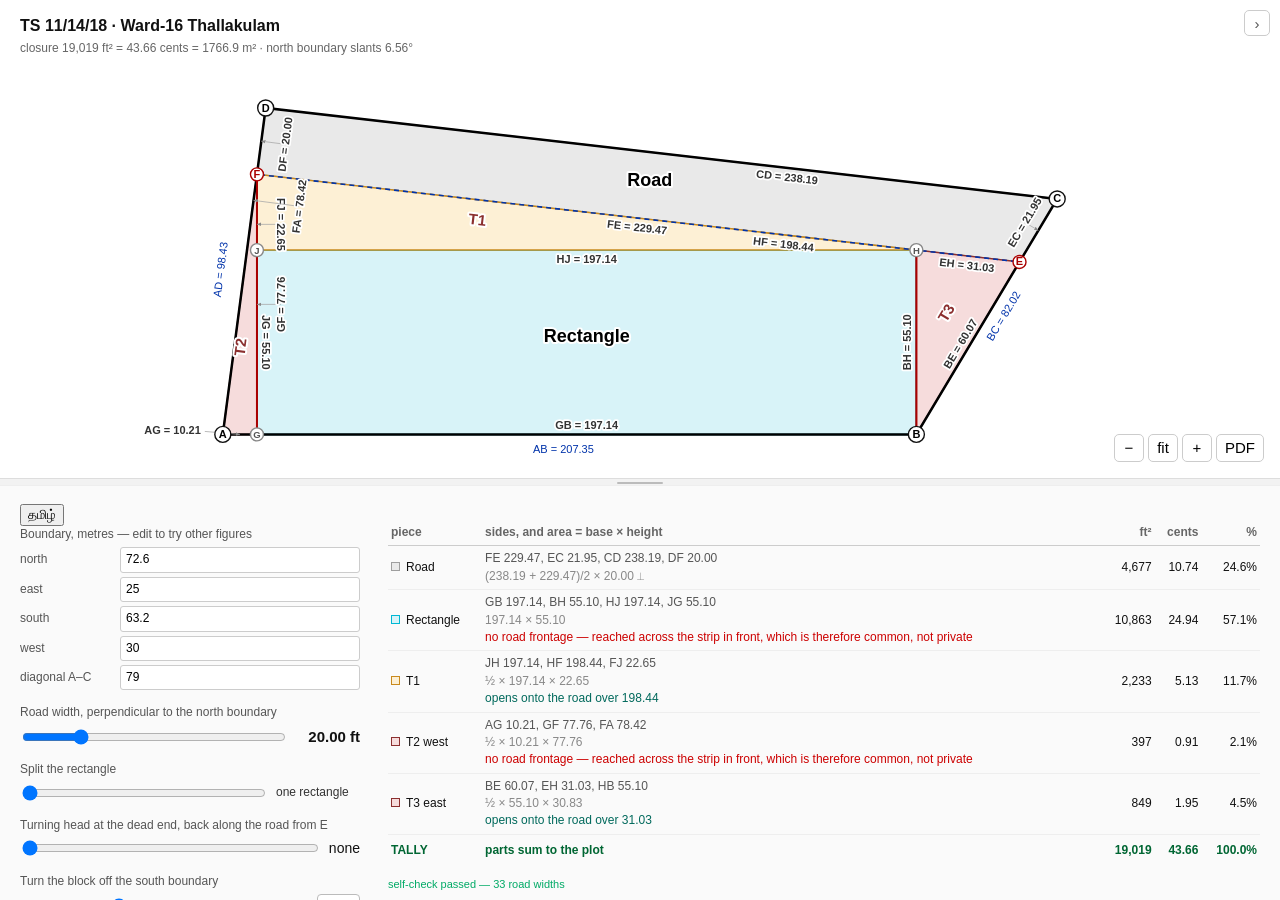
==== commit 82c0b18f: "viewer: print the drawing as outlines, not as flooded colour Paper does not need covering in ink. On" ====
--- a/site/index.html
+++ b/site/index.html
@@ -219,6 +219,19 @@
   #sched .two table { width: 50%; }
   #sched table.tally { margin-top: 6px; }
   .host-badge, [id*="netlify"], [class*="netlify"] { display: none !important; }
+
+  /* Paper does not need flooding with ink. A piece is its outline and its
+     name; the colour that told you what it was is moved into the line.
+     A CSS rule beats the fill attribute the shape carries, so none of this
+     has to be threaded back through the renderer. */
+  .piece { fill: none !important; stroke-width: 1.6; }
+  .lab { stroke: none; }                    /* no white halo to knock out */
+  .side, .dim, .corner, .node, .inner, .w20txt, .angle { stroke: none; }
+  .badge { fill: #fff; }
+  .note { background: none; border-left-width: 2px; padding-left: 6px; }
+  tr.hi td { background: none; }
+  /* the swatch follows: an outline in the piece's own colour, not a block */
+  .sw { background: none !important; border-width: 2px; width: 8px; height: 8px; }
   body { display: block; height: auto; overflow: visible; }
   #grip, #zoom, #panel, #lang, #ctrls, #check, #stepper { display: none !important; }
   #left { height: auto; padding: 0; }
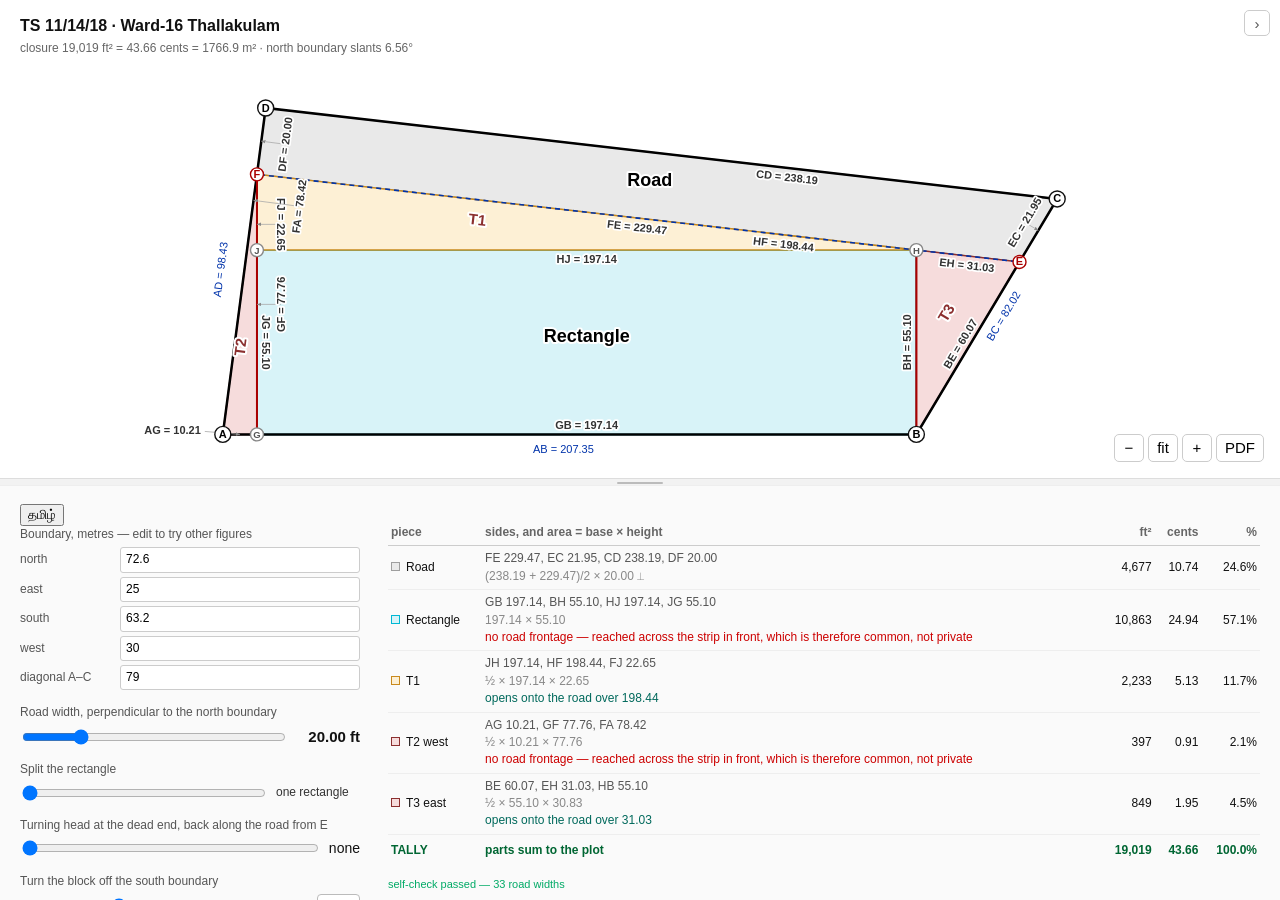
==== commit 3b92d05f: "viewer: give the printed legend the room it has The schedule takes a page of its own, so the sheet u" ====
--- a/site/index.html
+++ b/site/index.html
@@ -205,9 +205,14 @@
 .sbartxt { font-size: 11px; fill: #333; font-weight: 600; text-anchor: start; }
 #legend { display: none; }
 body.printing #legend { display: block; }
-#legend h3 { font-size: 10px; margin: 8px 0 3px; color: #555; font-weight: 600; }
-#legend ul { columns: 7; column-gap: 10px; margin: 0; padding: 0; list-style: none; }
-#legend li { font-size: 8.5px; line-height: 1.55; break-inside: avoid;
+/* The schedule takes a page of its own, so the sheet under the drawing is the
+   legend's alone. Big enough to read across a table. */
+body.printing #legend { margin-top: 7px; padding: 7px 11px 9px;
+                        border: 1px solid #999; border-radius: 3px; }
+#legend h3 { font-size: 12px; margin: 0 0 5px; color: #333; font-weight: 700; }
+#legend ul { columns: 5; column-gap: 18px; column-rule: 1px solid #e4e4e4;
+             margin: 0; padding: 0; list-style: none; }
+#legend li { font-size: 12px; line-height: 1.85; break-inside: avoid;
              font-variant-numeric: tabular-nums; }
 body.printing #grip, body.printing #zoom { visibility: hidden; }
 
@@ -1752,8 +1757,12 @@
   setLegend() {
     const leg = document.querySelector("#legend");
     if (!leg) return;
+    const all = [...new Set(Render.legend)].sort();
     leg.innerHTML = `<h3>${T("legendHead", Render.scale)}</h3><ul>` +
-      [...new Set(Render.legend)].sort().map(t => `<li>${t}</li>`).join("") + "</ul>";
+      all.map(t => `<li>${t}</li>`).join("") + "</ul>";
+    // Hold the legend to six rows however many lengths there are, so it keeps
+    // its place under the drawing instead of pushing itself onto the next page.
+    leg.querySelector("ul").style.columnCount = Math.max(4, Math.ceil(all.length / 6));
   },
 
   // No library: the browser already turns a page into a PDF. The drawing is
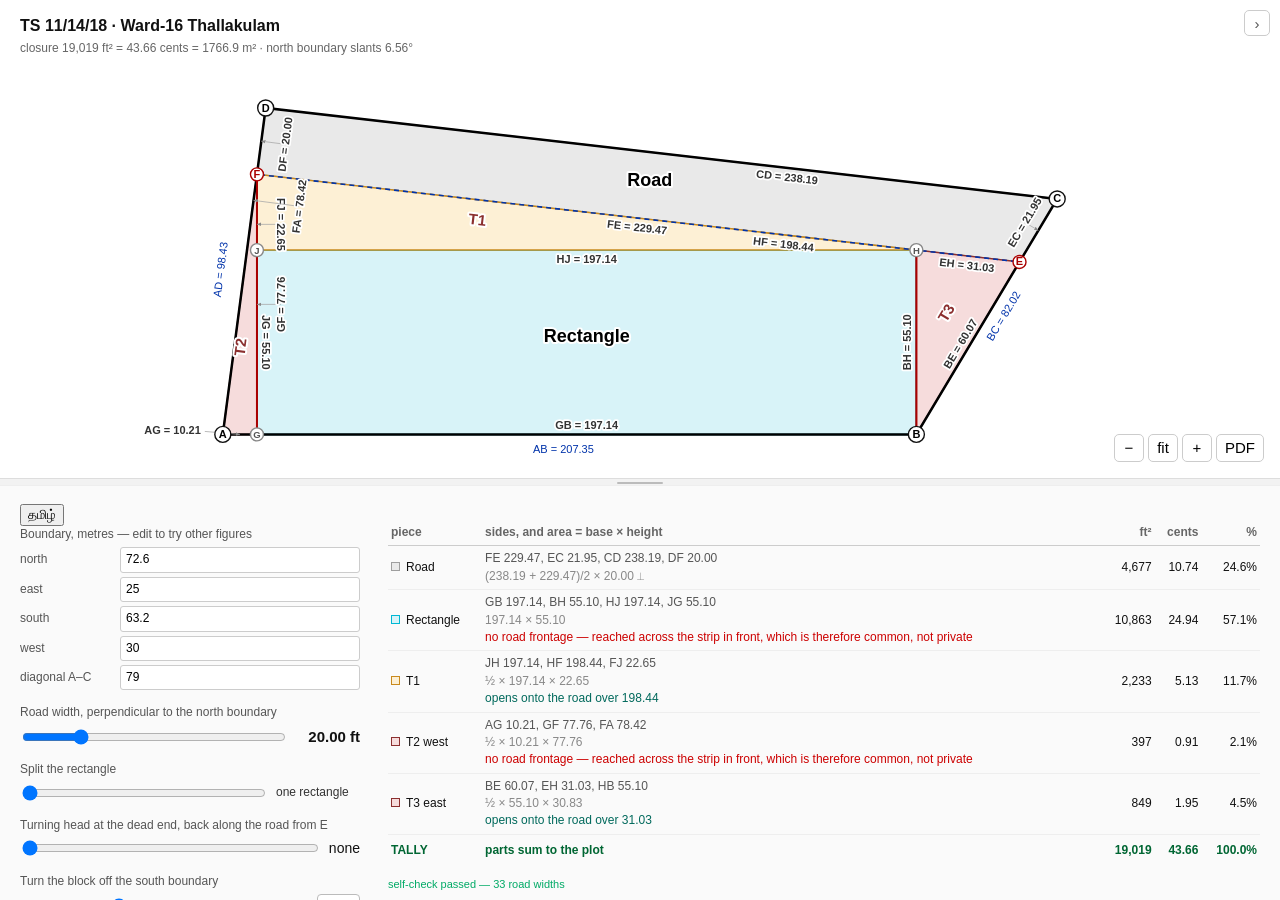
==== commit 5a4c4c90: "viewer: a text size knob, for reading rather than for fitting One slider, 80 to 200 per cent, drivin" ====
--- a/site/index.html
+++ b/site/index.html
@@ -1,7 +1,8 @@
 <!doctype html>
 <meta charset="utf-8">
 <meta name="viewport" content="width=device-width, initial-scale=1"><title>TS 11/14/18 — massing</title>
-<style>* { box-sizing: border-box; }
+<style>:root { --fs: 1; }
+* { box-sizing: border-box; }
 body { margin: 0; font: 14px/1.45 -apple-system, Helvetica, Arial, sans-serif;
        color: #111; background: #fff; display: flex; height: 100vh; }
 #left { flex: 1 1 auto; display: flex; flex-direction: column; min-width: 0;
@@ -43,7 +44,8 @@
          min-width: 64px; text-align: right; }
 .row { display: flex; align-items: center; gap: 8px; }
 
-table { width: 100%; border-collapse: collapse; margin-top: 16px; font-size: 12px; }
+table { width: 100%; border-collapse: collapse; margin-top: 16px;
+        font-size: calc(12px * var(--fs)); }
 th { text-align: left; color: #666; font-weight: 600; border-bottom: 1px solid #ccc;
      padding: 4px 3px; }
 td { padding: 4px 3px; border-bottom: 1px solid #eee; }
@@ -70,7 +72,7 @@
 #bestturn { padding: 2px 9px; font: inherit; font-size: 12px; cursor: pointer;
             border: 1px solid #bbb; border-radius: 4px; background: #fff; }
 #bestturn:hover { background: #eee; }
-.note { font-size: 12px; line-height: 1.5; color: #444; background: #f6f6f2;
+.note { font-size: calc(12px * var(--fs)); line-height: 1.5; color: #444; background: #f6f6f2;
         border-left: 3px solid #c8b88a; padding: 7px 9px; margin: 14px 0 0; }
 
 #explain { width: 100%; margin-top: 16px; padding: 7px; font: inherit; font-size: 13px;
@@ -82,7 +84,8 @@
                   border: 1px solid #bbb; border-radius: 4px; background: #fff; }
 #stepno { font-size: 12px; color: #666; white-space: nowrap; }
 #sched h2 { font-size: 15px; margin: 18px 0 6px; }
-#sched p { font-size: 13px; line-height: 1.5; color: #333; margin: 0 0 8px; }
+#sched p { font-size: calc(13px * var(--fs)); line-height: 1.5; color: #333;
+            margin: 0 0 8px; }
 .hilite { stroke: #d32f2f; stroke-width: 3; }
 body.explaining .grid, body.explaining label[for=road], body.explaining label[for=lots],
 body.explaining label[for=turn] { opacity: .45; }
@@ -209,10 +212,10 @@
    legend's alone. Big enough to read across a table. */
 body.printing #legend { margin-top: 7px; padding: 7px 11px 9px;
                         border: 1px solid #999; border-radius: 3px; }
-#legend h3 { font-size: 12px; margin: 0 0 5px; color: #333; font-weight: 700; }
+#legend h3 { font-size: calc(12px * var(--fs)); margin: 0 0 5px; color: #333; font-weight: 700; }
 #legend ul { columns: 5; column-gap: 18px; column-rule: 1px solid #e4e4e4;
              margin: 0; padding: 0; list-style: none; }
-#legend li { font-size: 12px; line-height: 1.85; break-inside: avoid;
+#legend li { font-size: calc(12px * var(--fs)); line-height: 1.85; break-inside: avoid;
              font-variant-numeric: tabular-nums; }
 body.printing #grip, body.printing #zoom { visibility: hidden; }
 
@@ -220,6 +223,8 @@
   @page { size: A4 landscape; margin: 8mm; }
   /* the schedule gets a sheet of its own, in two columns */
   #out { break-before: page; }
+  /* if it will not sit under the drawing it moves whole, never split */
+  #legend { break-inside: avoid; }
   #sched .two { display: flex; gap: 14px; align-items: flex-start; }
   #sched .two table { width: 50%; }
   #sched table.tally { margin-top: 6px; }
@@ -246,12 +251,12 @@
   #right { height: auto !important; display: block; border: none; padding: 0;
            overflow: visible; }
   #out { width: 100%; }
-  header h1 { font-size: 15px; }
-  header .meta { font-size: 10px; }
-  table { font-size: 9.5px; margin-top: 10px; }
-  .note { font-size: 9.5px; padding: 5px 7px; margin-top: 8px; }
+  header h1 { font-size: calc(15px * var(--fs)); }
+  header .meta { font-size: calc(10px * var(--fs)); }
+  table { font-size: calc(11px * var(--fs)); margin-top: 10px; }
+  .note { font-size: calc(10.5px * var(--fs)); padding: 5px 7px; margin-top: 8px; }
   tr, .note, footer { break-inside: avoid; }
-  footer { font-size: 8.5px; }
+  footer { font-size: calc(9px * var(--fs)); }
 }
 </style>
 <div id="left">
@@ -291,6 +296,9 @@
   <label for="turn" id="l-turn"></label>
   <div class="row"><input id="turn" type="range" min="-45" max="45" step="0.05" value="0">
     <span id="turnv"></span><button id="bestturn"></button></div>
+  <label for="fsize" id="l-fsize"></label>
+  <div class="row"><input id="fsize" type="range" min="80" max="200" step="5" value="100">
+    <span id="fsizev"></span></div>
   <label class="row"><input id="fan" type="checkbox"> <span id="l-fan"></span></label>
   <label class="row sub-opt"><input id="eqbuild" type="checkbox">
     <span id="l-eqbuild"></span></label>
@@ -338,6 +346,7 @@
     turnExplain: "Step-by-step covers the squared construction — set the turn " +
                  "back to 0° to walk through it.",
     fanLabel: "Four-sided lots — no waste at all",
+    fsizeLabel: "Text size, on screen and on paper",
     eqLabel: "Give every lot the same buildable rectangle",
     entrance: "opens onto the road over",
     beyondRay: "of which, past the ray, serving only the dead end:",
@@ -456,6 +465,7 @@
     turnExplain: "படிப்படியான விளக்கம் நேரான அமைப்புக்கு மட்டுமே — திருப்பத்தை " +
                  "0° ஆக்கினால் அதைப் பார்க்கலாம்.",
     fanLabel: "நான்கு பக்க மனைகள் — வீணாவது எதுவும் இல்லை",
+    fsizeLabel: "எழுத்து அளவு, திரையிலும் தாளிலும்",
     eqLabel: "எல்லா மனைகளுக்கும் ஒரே கட்டிட செவ்வகம்",
     entrance: "சாலைக்கான நுழைவு அகலம்",
     beyondRay: "இதில், கதிருக்கு அப்பால், முட்டுச்சந்துக்கு மட்டும்:",
@@ -1560,6 +1570,10 @@
     $("#headv").textContent = head ? fmt.len(head, metric) + (metric ? " m" : " ft")
                                    : T("headOff");
     document.body.classList.toggle("fanning", fan);
+    const fs = +$("#fsize").value;
+    document.documentElement.style.setProperty("--fs", fs / 100);
+    $("#fsizev").textContent = fs + "%";
+    localStorage.setItem("tslr-fsize", fs);
     try {
       const m = Geom.construct(Geom.closure(sides), roadW, lots, turn, fan, equalise, head);
       if (!isFinite(m.total) || m.depth <= 0) throw new Error(T("noRoom"));
@@ -1760,9 +1774,24 @@
     const all = [...new Set(Render.legend)].sort();
     leg.innerHTML = `<h3>${T("legendHead", Render.scale)}</h3><ul>` +
       all.map(t => `<li>${t}</li>`).join("") + "</ul>";
-    // Hold the legend to six rows however many lengths there are, so it keeps
-    // its place under the drawing instead of pushing itself onto the next page.
-    leg.querySelector("ul").style.columnCount = Math.max(4, Math.ceil(all.length / 6));
+    // Widen the legend until it fits under the drawing. Both the number of
+    // lengths and the text size move this, so it is measured rather than
+    // assumed. CSS fixes 1 in at 96 px, so millimetres convert exactly.
+    const PAGE = 194 / 25.4 * 96;              // A4 landscape inside its margins
+    // an SVG element has no offsetHeight, so measure both the same way
+    const high = sel => document.querySelector(sel).getBoundingClientRect().height;
+    const room = PAGE - high("header") - high("#plan");
+    const ul = leg.querySelector("ul");
+    const cols = rows => Math.max(3, Math.ceil(all.length / rows));
+    let fitted = false;
+    for (let rows = 6; rows >= 2 && !fitted; rows--) {
+      ul.style.columnCount = cols(rows);
+      fitted = leg.getBoundingClientRect().height <= room;
+    }
+    // Nothing fits under the drawing at this text size, so the legend takes a
+    // page of its own. Squeezing it into sixteen sparse columns would only
+    // make it harder to read on a page that has room to spare.
+    if (!fitted) ul.style.columnCount = Math.min(6, cols(6));
   },
 
   // No library: the browser already turns a page into a PDF. The drawing is
@@ -1836,6 +1865,7 @@
     set("l-turn", T("turnLabel"));
     set("bestturn", T("bestBtn"));
     set("l-fan", T("fanLabel"));
+    set("l-fsize", T("fsizeLabel"));
     set("l-eqbuild", T("eqLabel"));
     set("l-head", T("headLabel"));
     set("l-metric", T("metres"));
@@ -1851,6 +1881,8 @@
   },
 
   init() {
+    const fs = +localStorage.getItem("tslr-fsize");
+    if (fs) document.querySelector("#fsize").value = fs;
     UI.wireGrip();
     document.querySelector("#pdf").onclick = UI.toPdf;
     document.querySelector("#bestturn").onclick = () => {
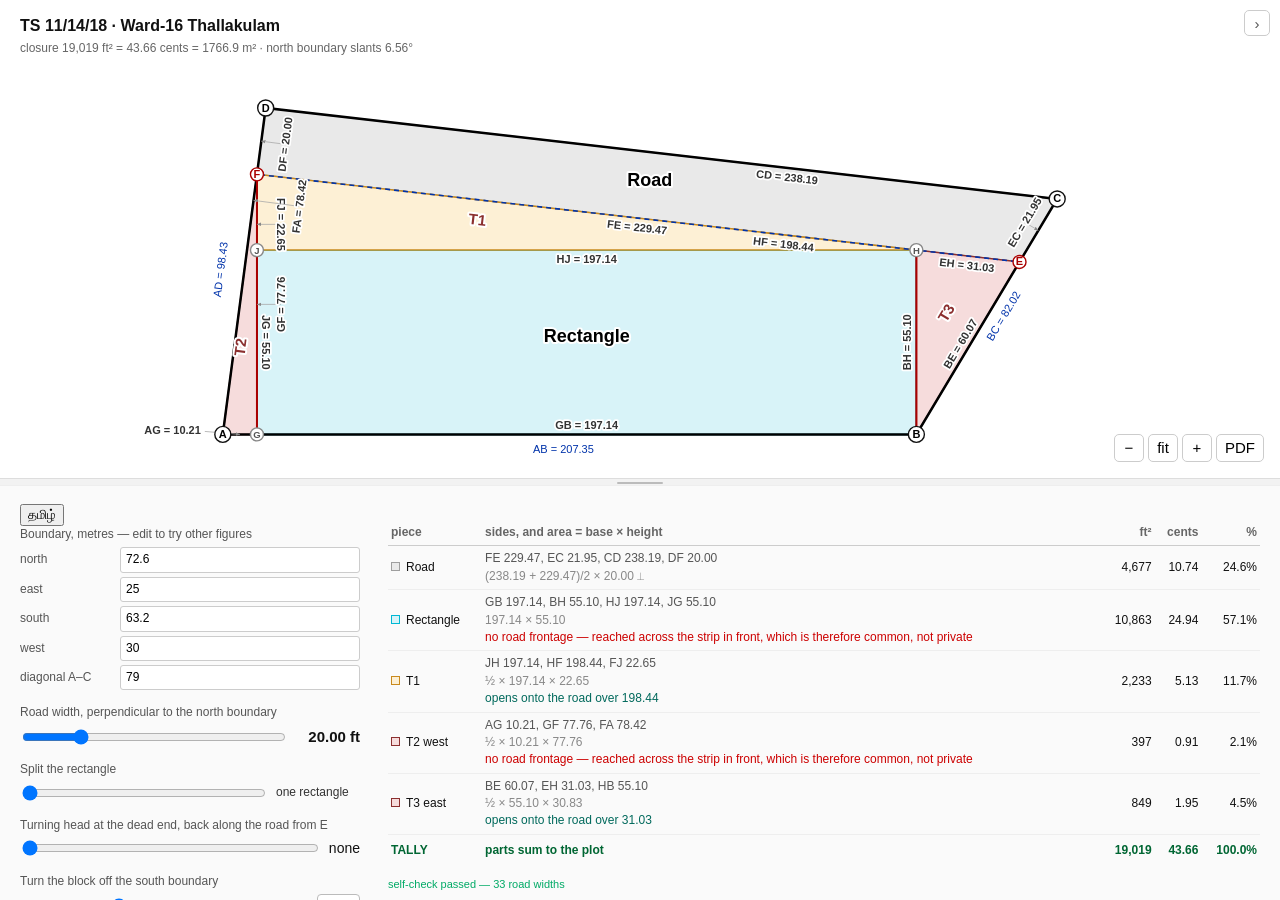
==== commit 2b934095: "viewer: keep the legend on the drawing's page, at any text size Two pages, as before. The legend bel" ====
--- a/site/index.html
+++ b/site/index.html
@@ -206,6 +206,8 @@
 /* text-anchor must be set here, not as an attribute: the `text` rule above
    sets middle and would win, hanging the caption off the left of the sheet */
 .sbartxt { font-size: 11px; fill: #333; font-weight: 600; text-anchor: start; }
+/* the one bit of drawing text that is prose, so it follows the text knob */
+body.printing .sbartxt { font-size: calc(11px * var(--fs)); }
 #legend { display: none; }
 body.printing #legend { display: block; }
 /* The schedule takes a page of its own, so the sheet under the drawing is the
@@ -1547,6 +1549,7 @@
 // 297 x 210 less an 8 mm margin, keeping 70 mm of the height for the legend
 // and the notes under the drawing.
 const PAPER = { w: 281, h: 124 };
+const SCALES = [50, 75, 100, 125, 150, 200, 250, 300, 400, 500, 750, 1000];
 
 // ---------------------------------------------------------------- UI
 const UI = {
@@ -1583,10 +1586,11 @@
       // drawing to whatever box the window leaves. Paper fixes the box, works
       // out what scale that box holds, then sets the element in millimetres so
       // the scale is real -- so the box cannot be read back off the element.
-      const bx = paper ? UI.paperBox(m, svg) : { w: b.width, h: b.height };
-      svg.setAttribute("viewBox", `0 0 ${bx.w} ${bx.h}`);
-      svg.innerHTML = Render.plan(m, bx, metric, paper);
-      if (paper) UI.setLegend();
+      if (paper) UI.sheet(m, svg, metric);
+      else {
+        svg.setAttribute("viewBox", `0 0 ${b.width} ${b.height}`);
+        svg.innerHTML = Render.plan(m, { w: b.width, h: b.height }, metric, false);
+      }
       $("#sched").innerHTML =
         Render.turnNote(m, metric) + Render.schedule(m, metric, paper ? 2 : 1);
       UI.m = m;
@@ -1749,7 +1753,7 @@
   // Size the sheet from the plot, not the other way round. A fixed box wastes
   // whichever dimension the plot does not need, and that waste is what decides
   // the scale. `k` is pinned so one foot is exactly its share of a millimetre.
-  paperBox(m, svg) {
+  paperBox(m, svg, force = 0) {
     // A vertex badge is 8 px across and PX is px per foot, so 6 ft of margin
     // clears it. FOOT leaves a strip under the drawing for the check bar.
     const MAR = 6, FOOT = 10, PX = 4.2;
@@ -1757,15 +1761,38 @@
     const ys = [m.A, m.B, m.C, m.D].map(p => p[1]);
     const wf = Math.max(...xs) - Math.min(...xs) + 2 * MAR;
     const hf = Math.max(...ys) - Math.min(...ys) + 2 * MAR + FOOT;
-    Render.scale = [50, 75, 100, 125, 150, 200, 250, 300, 400, 500, 750, 1000]
-      .find(v => wf * 304.8 / v <= PAPER.w && hf * 304.8 / v <= PAPER.h)
-      || Math.ceil(wf * 304.8 / PAPER.w / 100) * 100;
+    Render.scale = force || SCALES.find(v => wf * 304.8 / v <= PAPER.w
+                                          && hf * 304.8 / v <= PAPER.h)
+      || SCALES[SCALES.length - 1];
     Render.mmpp = 304.8 / (Render.scale * PX);
     Render.pad = [MAR * PX, MAR * PX];
     const box = { w: wf * PX, h: hf * PX };
     svg.style.width = (box.w * Render.mmpp).toFixed(2) + "mm";
     svg.style.height = (box.h * Render.mmpp).toFixed(2) + "mm";
     return box;
+  },
+
+  // The drawing and the legend share one sheet, and the legend is the part
+  // that has to be readable. Draw, measure, and if the two do not fit, hand the
+  // drawing a smaller height and let it step down a scale. Two or three passes
+  // settle it, and the scale it lands on is printed on the sheet.
+  sheet(m, svg, metric) {
+    const PAGE = 194 / 25.4 * 96;
+    const lay = force => {
+      const bx = UI.paperBox(m, svg, force);
+      svg.setAttribute("viewBox", `0 0 ${bx.w} ${bx.h}`);
+      svg.innerHTML = Render.plan(m, bx, metric, true);
+      UI.setLegend();
+      return UI.page1() <= PAGE;
+    };
+    if (lay(0)) return;                        // the natural scale had room
+    for (let i = SCALES.indexOf(Render.scale) + 1; i < SCALES.length; i++)
+      if (lay(SCALES[i])) return;              // step down one scale at a time
+  },
+
+  page1() {
+    const high = sel => document.querySelector(sel).getBoundingClientRect().height;
+    return high("header") + high("#plan") + high("#legend");
   },
 
   setLegend() {
@@ -1788,9 +1815,9 @@
       ul.style.columnCount = cols(rows);
       fitted = leg.getBoundingClientRect().height <= room;
     }
-    // Nothing fits under the drawing at this text size, so the legend takes a
-    // page of its own. Squeezing it into sixteen sparse columns would only
-    // make it harder to read on a page that has room to spare.
+    // Still short of room, so stop squeezing: `sheet` will hand the drawing a
+    // smaller height and come round again. Sixteen sparse columns read worse
+    // than six, and a smaller drawing costs only a step of scale.
     if (!fitted) ul.style.columnCount = Math.min(6, cols(6));
   },
 
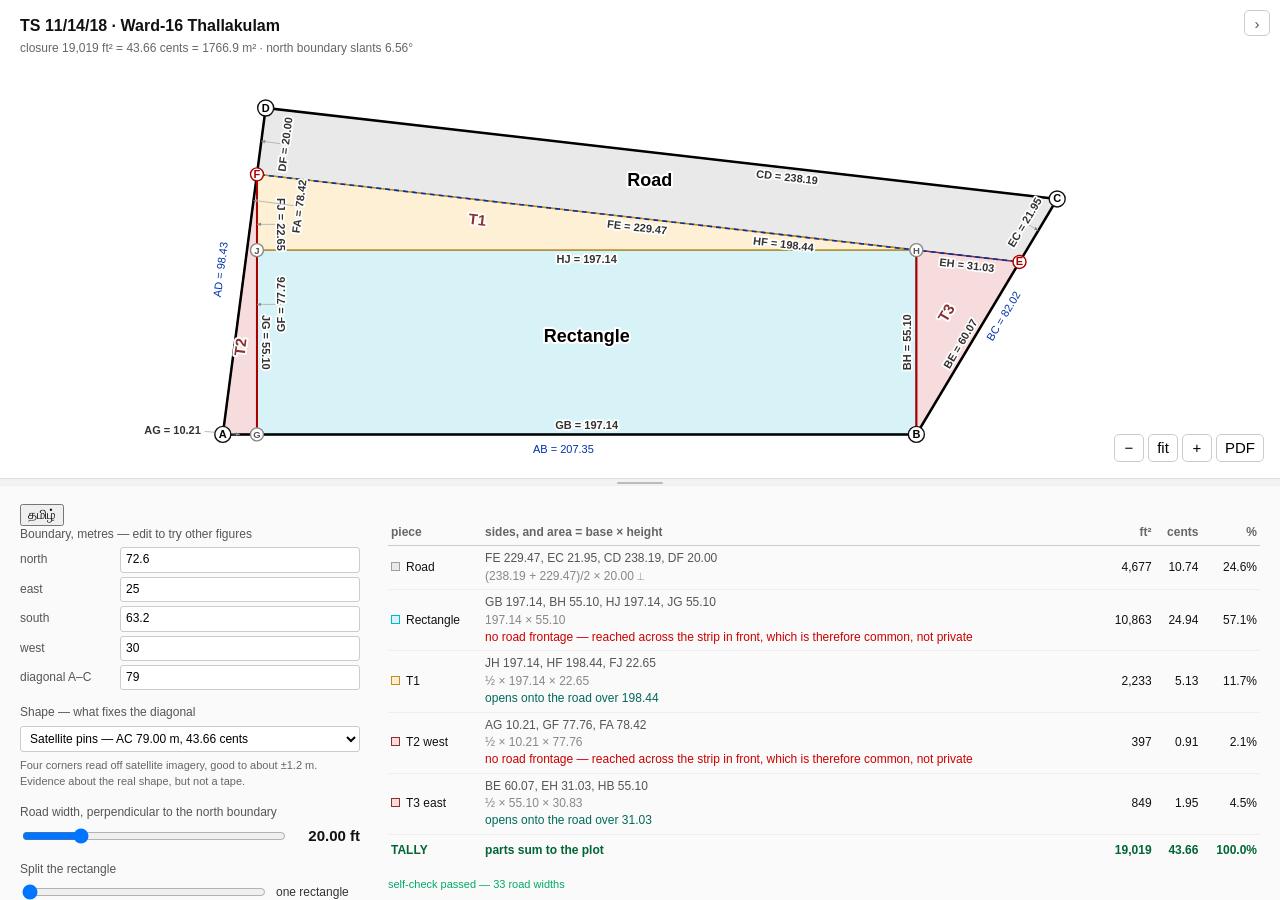
==== commit 3ba8996b: "viewer: pick which shape the four sides close to Four lengths do not fix a quadrilateral, and the th" ====
--- a/site/index.html
+++ b/site/index.html
@@ -93,6 +93,9 @@
 body.fanning label[for=turn], body.fanning label[for=turn] + .row { opacity: .4; }
 body.fanning #turn, body.fanning #bestturn { pointer-events: none; }
 /* equalising the buildable rectangle only means anything for four-sided lots */
+#closure { width: 100%; padding: 4px 5px; font: inherit; font-size: 12px;
+           border: 1px solid #ccc; border-radius: 3px; background: #fff; }
+#shapenote { font-size: 11px; line-height: 1.5; color: #666; margin-top: 5px; }
 .sub-opt { margin-left: 18px; opacity: .4; }
 body.fanning .sub-opt { opacity: 1; }
 body:not(.fanning) .sub-opt input { pointer-events: none; }
@@ -286,6 +289,14 @@
     <span id="l-west"></span><input id="west" type="number" step="0.01">
     <span id="l-diagonal"></span><input id="diagonal" type="number" step="0.01">
   </div>
+  <label for="closure" id="l-shape"></label>
+  <select id="closure">
+    <option value="pins"></option>
+    <option value="square"></option>
+    <option value="cyclic"></option>
+    <option value="custom"></option>
+  </select>
+  <div id="shapenote"></div>
   <label for="road" id="l-road"></label>
   <div class="row"><input id="road" type="range" min="6" max="73.7"
       step="0.5" value="20"><span id="roadv"></span></div>
@@ -348,6 +359,20 @@
     turnExplain: "Step-by-step covers the squared construction — set the turn " +
                  "back to 0° to walk through it.",
     fanLabel: "Four-sided lots — no waste at all",
+    shapeLabel: "Shape — what fixes the diagonal",
+    cPins: "Satellite pins",
+    cSquare: "Right angle at D, as the FMB draws it",
+    cCyclic: "Cyclic — the largest those sides can hold",
+    cCustom: "Typed in by hand",
+    cOpt: (name, d, cents) => `${name} — AC ${d}, ${cents} cents`,
+    nPins: "Four corners read off satellite imagery, good to about ±1.2 m. " +
+           "Evidence about the real shape, but not a tape.",
+    nSquare: "The FMB draws D as a right angle, so AC is Pythagoras on the two " +
+             "sides meeting there. It agrees with the pins to 0.45 m.",
+    nCyclic: "Brahmagupta's maximum, attained only if all four corners lie on a " +
+             "circle. It needs D at 78.09°, which is 11.9° off the square corner " +
+             "the FMB draws, so it is almost certainly not this plot.",
+    nCustom: "Your own figure. Tape A to C and this is the one to use.",
     fsizeLabel: "Text size, on screen and on paper",
     eqLabel: "Give every lot the same buildable rectangle",
     entrance: "opens onto the road over",
@@ -467,6 +492,20 @@
     turnExplain: "படிப்படியான விளக்கம் நேரான அமைப்புக்கு மட்டுமே — திருப்பத்தை " +
                  "0° ஆக்கினால் அதைப் பார்க்கலாம்.",
     fanLabel: "நான்கு பக்க மனைகள் — வீணாவது எதுவும் இல்லை",
+    shapeLabel: "வடிவம் — மூலைவிட்டத்தை நிர்ணயிப்பது",
+    cPins: "செயற்கைக்கோள் புள்ளிகள்",
+    cSquare: "D இல் செங்கோணம், FMB வரைவது போல",
+    cCyclic: "வட்ட வடிவம் — இந்தப் பக்கங்கள் கொள்ளக்கூடிய அதிகபட்சம்",
+    cCustom: "கையால் இட்டது",
+    cOpt: (name, d, cents) => `${name} — AC ${d}, ${cents} சென்ட்`,
+    nPins: "செயற்கைக்கோள் படத்திலிருந்து படித்த நான்கு மூலைகள், சுமார் ±1.2 மீ " +
+           "துல்லியம். ஆதாரம், ஆனால் அளவுநாடா அல்ல.",
+    nSquare: "FMB இல் D செங்கோணமாக வரையப்பட்டுள்ளது, எனவே AC என்பது அங்கு " +
+             "சந்திக்கும் இரு பக்கங்களின் பித்தகோரஸ். புள்ளிகளுடன் 0.45 மீ வரை ஒத்துப்போகிறது.",
+    nCyclic: "பிரம்மகுப்தரின் அதிகபட்சம், நான்கு மூலைகளும் ஒரே வட்டத்தில் " +
+             "இருந்தால் மட்டுமே. இதற்கு D = 78.09° தேவை, FMB வரையும் செங்கோணத்தில் " +
+             "இருந்து 11.9° விலகல்.",
+    nCustom: "உங்கள் சொந்த அளவு. A இலிருந்து C வரை அளந்தால் இதுவே சரி.",
     fsizeLabel: "எழுத்து அளவு, திரையிலும் தாளிலும்",
     eqLabel: "எல்லா மனைகளுக்கும் ஒரே கட்டிட செவ்வகம்",
     entrance: "சாலைக்கான நுழைவு அகலம்",
@@ -684,6 +723,21 @@
   },
 
   // The whole construction. corners = [A, B, C, D] in feet.
+  // Four lengths do not fix a quadrilateral. These are the three ways to close
+  // it, and they disagree by nearly two cents, so the page should let you pick.
+  closures(s) {
+    const AB = s.south, BC = s.east, CD = s.north, DA = s.west;
+    // cyclic means B + D = 180, so cos D = -cos B. Equate the two law-of-cosines
+    // expressions for AC and the angle falls out of the sides alone.
+    const cosB = (AB * AB + BC * BC - CD * CD - DA * DA) / (2 * (AB * BC + CD * DA));
+    return {
+      // the FMB draws D square, so AC is Pythagoras on the sides meeting there
+      square: Math.hypot(CD, DA),
+      cyclic: Math.sqrt(AB * AB + BC * BC - 2 * AB * BC * cosB),
+      pins: SITE.sides.diagonal,
+    };
+  },
+
   // Keep the part of a convex polygon on one side of the line a->b: `want` is
   // +1 for the side `ref` lies on, -1 for the other. Sutherland-Hodgman.
   clipHalf(poly, a, b, ref, want) {
@@ -1573,6 +1627,7 @@
     $("#headv").textContent = head ? fmt.len(head, metric) + (metric ? " m" : " ft")
                                    : T("headOff");
     document.body.classList.toggle("fanning", fan);
+    UI.shapes(sides, metric);
     const fs = +$("#fsize").value;
     document.documentElement.style.setProperty("--fs", fs / 100);
     $("#fsizev").textContent = fs + "%";
@@ -1747,6 +1802,29 @@
 
   // The seam between the drawing and the panel is draggable, so a long
   // schedule and a big drawing do not have to fight over one fixed split.
+  // Label each closure with what it actually comes to, and mark which one the
+  // diagonal is currently sitting on. Stateless: the diagonal is the truth, and
+  // the menu follows it, so typing a figure by hand shows as custom on its own.
+  shapes(sides, metric) {
+    const $ = s => document.querySelector(s);
+    const cl = Geom.closures(sides), sel = $("#closure");
+    let on = "custom";
+    for (const [key, d] of Object.entries(cl)) {
+      const opt = sel.querySelector(`option[value="${key}"]`);
+      let cents = "?";
+      try {
+        const q = Geom.closure({ ...sides, diagonal: d, ends: "AC" });
+        cents = fmt.cents(Math.abs(Geom.shoelace(q)));
+      } catch (e) { /* that closure does not exist for these sides */ }
+      opt.textContent = T("cOpt", T("c" + key[0].toUpperCase() + key.slice(1)),
+                          d.toFixed(2) + " m", cents);
+      if (Math.abs(d - sides.diagonal) < 0.005) on = key;
+    }
+    sel.querySelector('option[value="custom"]').textContent = T("cCustom");
+    sel.value = on;
+    $("#shapenote").textContent = T("n" + on[0].toUpperCase() + on.slice(1));
+  },
+
   // A drawing is only worth printing if a ruler agrees with it. Pick the
   // largest standard scale whose sheet still fits A4 landscape, then size the
   // SVG in millimetres so one foot on the ground is exactly its share of one.
@@ -1892,6 +1970,7 @@
     set("l-turn", T("turnLabel"));
     set("bestturn", T("bestBtn"));
     set("l-fan", T("fanLabel"));
+    set("l-shape", T("shapeLabel"));
     set("l-fsize", T("fsizeLabel"));
     set("l-eqbuild", T("eqLabel"));
     set("l-head", T("headLabel"));
@@ -1912,6 +1991,11 @@
     if (fs) document.querySelector("#fsize").value = fs;
     UI.wireGrip();
     document.querySelector("#pdf").onclick = UI.toPdf;
+    document.querySelector("#closure").onchange = e => {
+      const d = Geom.closures(UI.read())[e.target.value];
+      if (d) document.querySelector("#diagonal").value = d.toFixed(4);
+      UI.draw();
+    };
     document.querySelector("#bestturn").onclick = () => {
       const m = Geom.construct(Geom.closure(UI.read()), +document.querySelector("#road").value);
       document.querySelector("#turn").value = Geom.bestTurn(m.region);
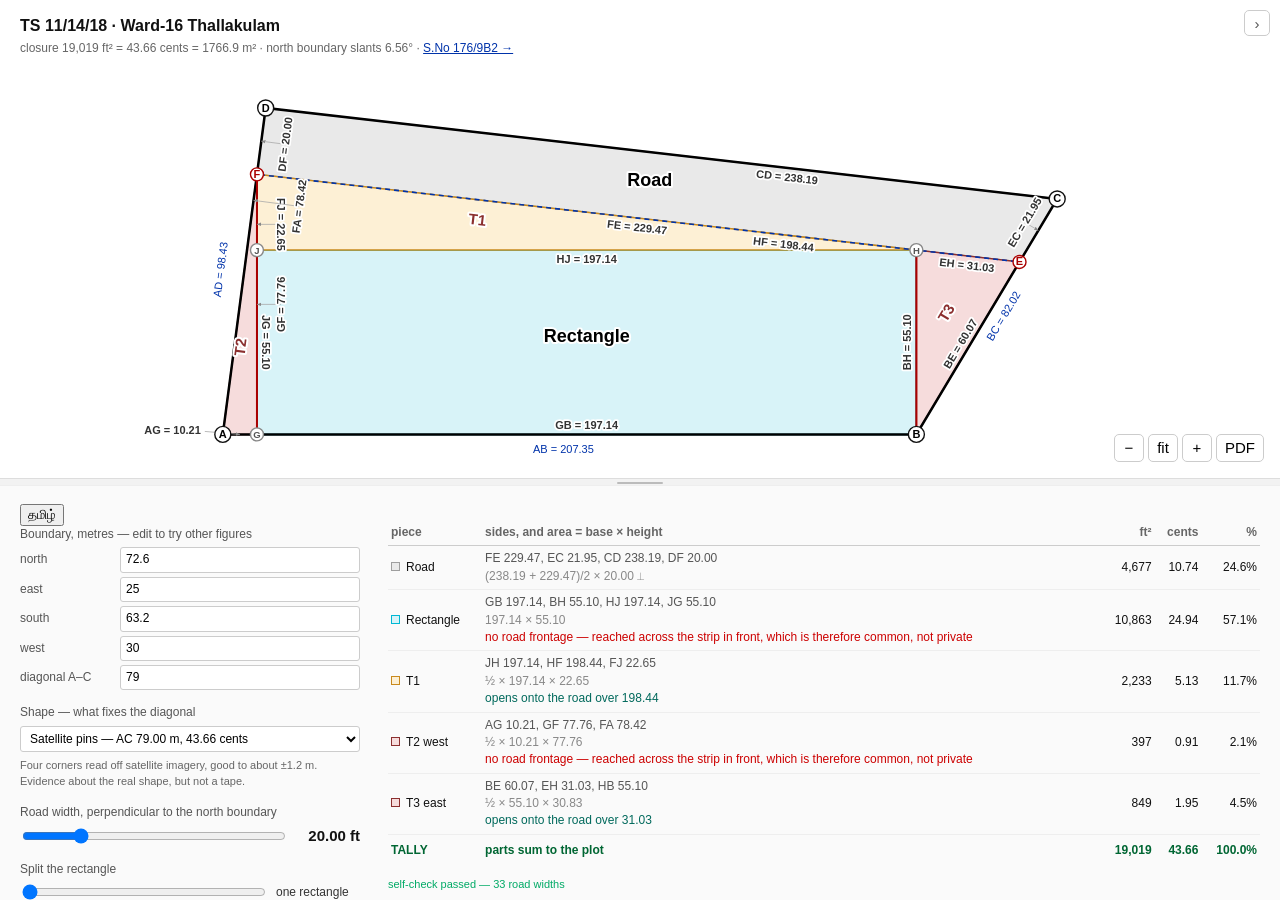
==== commit 922f983a: "frontage: a road up one side, and equal lots behind it 176/9B2 needs its common road up the west bou" ====
--- a/site/index.html
+++ b/site/index.html
@@ -12,6 +12,7 @@
 header { padding: 14px 20px 6px; }
 h1 { font-size: 16px; margin: 0; }
 .meta { color: #666; font-size: 12px; margin-top: 3px; }
+.meta a { color: #0033aa; }
 #plan { flex: 1 1 auto; width: 100%; min-height: 0; cursor: grab;
         touch-action: none; }
 #plan.grabbing { cursor: grabbing; }
@@ -268,7 +269,8 @@
   <header>
     <h1>TS 11/14/18 · Ward-16 Thallakulam</h1>
     <div class="meta"><span id="l-closure"></span> <span id="area"></span> ·
-      <span id="l-slant"></span> <span id="slant"></span>°</div>
+      <span id="l-slant"></span> <span id="slant"></span>° ·
+      <a href="176-9B2.html">S.No 176/9B2 &rarr;</a></div>
   </header>
   <button id="panel" title="hide the panel"></button>
   <svg id="plan"></svg>
@@ -404,6 +406,7 @@
             "south boundary and rises until it meets that edge.",
     registered: "Registered extent", cannot: "Cannot draw these figures",
     noRoom: "no room for that road",
+    outside: name => `${name} falls outside the plot at this shape`,
     thPiece: "piece", thSides: "sides, and area = base × height",
     thCents: "cents", tally: "TALLY", partsSum: "parts sum to the plot",
     partsDont: "PARTS DO NOT SUM",
@@ -535,6 +538,7 @@
             "செங்குத்தாக நின்று அந்த விளிம்பைத் தொடும் வரை உயர்கிறது.",
     registered: "பதிவு செய்யப்பட்ட பரப்பளவு", cannot: "இந்த அளவுகளை வரைய முடியாது",
     noRoom: "அந்த அகலமான சாலைக்கு இடம் இல்லை",
+    outside: name => `இந்த வடிவத்தில் ${name} நிலத்திற்கு வெளியே செல்கிறது`,
     thPiece: "பகுதி", thSides: "பக்கங்கள், பரப்பு = அடிப்படை × உயரம்",
     thCents: "சென்ட்", tally: "மொத்தம்", partsSum: "பகுதிகளின் கூட்டுத்தொகை சரி",
     partsDont: "பகுதிகள் கூடவில்லை",
@@ -924,6 +928,29 @@
          : [a[0] + r[0] * t, a[1] + r[1] * t];
   },
 
+  // How far back along the road a turning head can start. Past this its
+  // perpendicular drops west of B and lands on nothing.
+  headLimit(corners, F, E) {
+    const [, B] = corners;
+    const [u] = Geom.unit(E, F);
+    return Math.max(0, Geom.dot(Geom.sub(B, E), u));
+  },
+
+  // Is every corner of `poly` inside the convex quad? The construction assumes
+  // a shape, and a different closure can put a piece outside the land.
+  inQuad(poly, q) {
+    let sign = 0;
+    for (const p of poly)
+      for (let i = 0; i < 4; i++) {
+        const a = q[i], b = q[(i + 1) % 4];
+        const c = (b[0] - a[0]) * (p[1] - a[1]) - (b[1] - a[1]) * (p[0] - a[0]);
+        if (Math.abs(c) < 1e-6) continue;
+        if (sign === 0) sign = Math.sign(c);
+        else if (Math.sign(c) !== sign) return false;
+      }
+    return true;
+  },
+
   // the point `d` along p->q from p
   along(p, q, d) {
     const [u] = Geom.unit(p, q);
@@ -993,22 +1020,29 @@
     // triangle at E: one leg back along the road, then square down to the east
     // boundary. It is common ground, so it comes out before any lot is cut.
     const headW = head > 0 ? Geom.along(E, F, head) : null;
-    const headV = headW ? Geom.meet(headW, Geom.add(headW, Geom.perp(E, F)), B, E) : null;
-    const headPoly = headW ? [headW, E, headV] : null;
+    // segMeet, not meet: past the limit the perpendicular misses BE entirely,
+    // and an infinite-line intersection would happily draw a spike out of the
+    // plot. The ray runs both ways from M, because which way is "down" depends
+    // on how the boundary happens to be wound.
+    const hn = headW && Geom.perp(E, F);
+    const headV = headW ? Geom.segMeet(Geom.add(headW, Geom.mul(hn, 900)),
+                                       Geom.add(headW, Geom.mul(hn, -900)), B, E) : null;
+    const headPoly = headW && headV ? [headW, E, headV] : null;
     // the same 90 deg ray carried the other way, across the road to the north
     // boundary. DC runs parallel to the road's inner edge, so MY is the road
     // width and the wedge beyond the ray, L-Y-C, is a right triangle at Y.
-    const headY = headW ? Geom.meet(headW, Geom.add(headW, Geom.perp(E, F)), D, C) : null;
-    const region = headW ? [A, B, headV, headW, F] : [A, B, E, F];
+    const headY = headPoly ? Geom.meet(headW, Geom.add(headW, Geom.perp(E, F)), D, C) : null;
+    const region = headPoly ? [A, B, headV, headW, F] : [A, B, E, F];
     // reserving the head changes what rectangle fits, so re-inscribe it
-    const block = turn || headW ? Geom.inscribe(region, turn).box : rect;
+    const flat = Geom.inQuad(rect, [A, B, C, D]);
+    const block = turn || headPoly || !flat ? Geom.inscribe(region, turn).box : rect;
     const [b0, b1, b2, b3] = block;
     const lotW = Geom.dist(b0, b1) / lots, blockD = Geom.dist(b1, b2);
     const cut = (p, q, f) => [p[0] + (q[0] - p[0]) * f, p[1] + (q[1] - p[1]) * f];
     // Four-sided lots tile the quad exactly, so nothing is left over at all.
     // The corner lot pays for that in shape rather than in area.
     const lotPolys = fan
-      ? Geom.bands(region, F, headW || E, lots, equalise)
+      ? Geom.bands(region, F, headPoly ? headW : E, lots, equalise)
       : Array.from({ length: lots }, (_, i) => ({
           poly: [cut(b0, b1, i / lots), cut(b0, b1, (i + 1) / lots),
                  cut(b3, b2, (i + 1) / lots), cut(b3, b2, i / lots)], build: null }));
@@ -1039,8 +1073,14 @@
         why: `½ × ${Geom.dist(B, at(base, depth)).toFixed(2)} × ${t3h.toFixed(2)}`,
         area: Geom.dist(B, at(base, depth)) * t3h / 2 },
     ];
+    // T1, T2 and T3 are written down from the squared construction, which puts
+    // the foot of the perpendicular from D inside AB. A closure with an obtuse
+    // corner at A puts it outside, and those three pieces then describe land
+    // the plot does not own. Subtraction always describes the land itself.
+    const squaredHolds = !turn && !headPoly &&
+      [block, ...squared.map(p => p.poly)].every(g => Geom.inQuad(g, [A, B, C, D]));
     const pieces = [roadPiece, ...lotPieces,
-                    ...(fan ? [] : turn || headW ? Geom.offcuts(region, block) : squared),
+                    ...(fan ? [] : squaredHolds ? squared : Geom.offcuts(region, block)),
                     ...(headPoly ? [{ key: "head", nk: "TurningHead", poly: headPoly,
                         why: `½ × ${head.toFixed(2)} × ${Geom.dist(headW, headV).toFixed(2)}`,
                         area: head * Geom.dist(headW, headV) / 2 }] : [])];
@@ -1071,7 +1111,7 @@
       // the road and the head are the common ground itself, so neither needs
       // to be told it has an entrance onto the road
       p.entrance = p.key === "road" || p.key === "head"
-                 ? 0 : Geom.entrance(p.poly, F, headW || E);
+                 ? 0 : Geom.entrance(p.poly, F, headPoly ? headW : E);
       if (p.beyond)
         p.beyond.spans = p.beyond.poly.map(q => nameOf(q)).join("");
       p.name = p.nk === "lot" ? T("lot", p.ni)
@@ -1079,10 +1119,15 @@
       p.sides = p.poly.map((q, i) => Geom.dist(q, p.poly[(i + 1) % p.poly.length]));
       p.spans = p.poly.map((q, i) => nameOf(q) + nameOf(p.poly[(i + 1) % p.poly.length]));
     }
+    // The guard neither the squared pieces nor the head had: whatever the
+    // closure, no piece may lie outside the land it is carved from.
+    for (const p of pieces)
+      if (!Geom.inQuad(p.poly, [A, B, C, D]))
+        throw new Error(T("outside", p.nk === "lot" ? T("lot", p.ni) : T(p.nk)));
     const plot = Geom.shoelace(corners);
     return { A, B, C, D, P, Q, F, E, at, height, inner, base, xW, width, depth,
              hW, hE, slant: slant * 180 / Math.PI, roadW, rect: block, turn, fan, equalise,
-             head, headPoly, headY,
+             head, headPoly, headY, corners0: [A, B, C, D],
              wedge: headY ? Math.abs(Geom.shoelace([headV, headY, C])) : 0,
              region, lots, lotW, blockD,
              pieces, plot, nameOf,
@@ -1620,6 +1665,13 @@
     const roadW = +$("#road").value, lots = +$("#lots").value;
     const turn = +$("#turn").value, fan = $("#fan").checked;
     const equalise = $("#eqbuild").checked ? "buildable" : "land";
+    // The head's ceiling was baked in for the recorded shape, and each closure
+    // has its own. Setting max on a range input clamps its value, so the read
+    // below cannot come back out of range.
+    try {
+      const c0 = Geom.construct(Geom.closure(sides), roadW);
+      $("#head").max = Geom.headLimit(c0.corners0, c0.F, c0.E).toFixed(2);
+    } catch (e) { /* the closure or the road is impossible; the draw below says so */ }
     const head = +$("#head").value;
     $("#roadv").textContent = fmt.len(roadW, metric) + (metric ? " m" : " ft");
     $("#lotsv").textContent = lots === 1 ? T("oneRect") : T("lots", lots);
